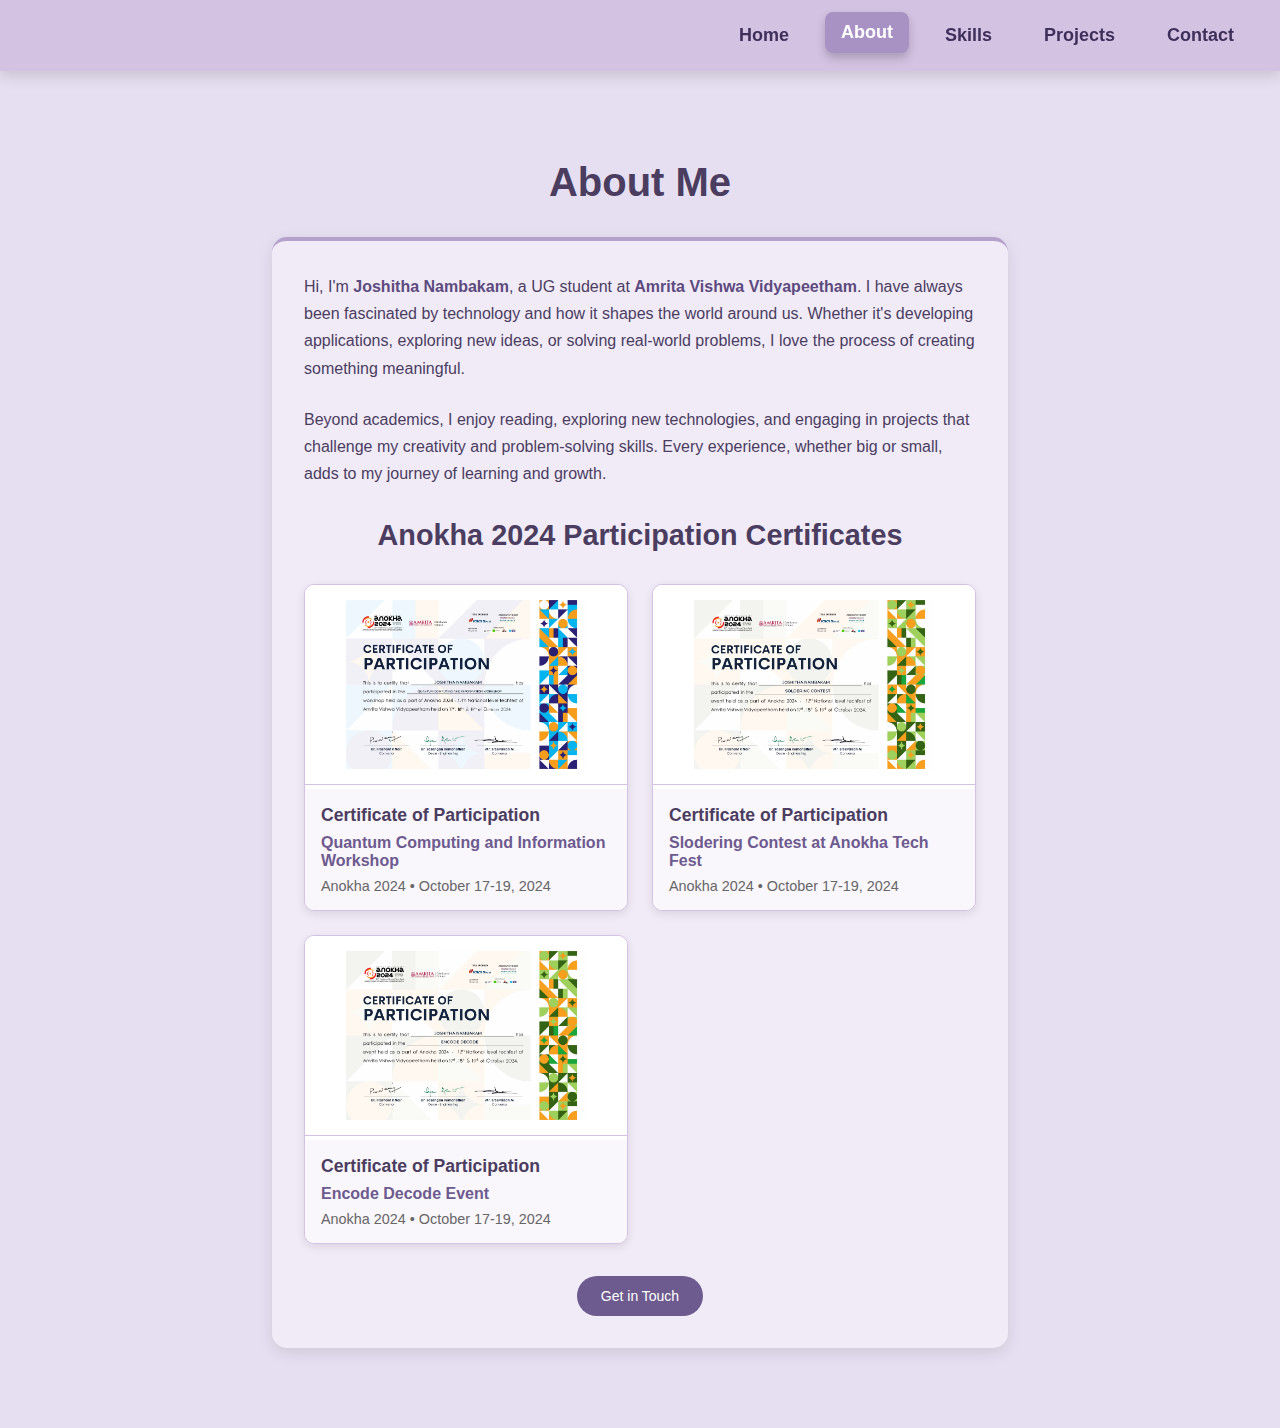
==== about.html @ 48e5d32b "Add files via upload" ====
<!DOCTYPE html>
<html lang="en">
<head>
    <meta charset="UTF-8">
    <meta name="viewport" content="width=device-width, initial-scale=1.0">
    <title>About Me | Joshitha Nambakam</title>
    <style>
        * {
            margin: 0;
            padding: 0;
            box-sizing: border-box;
            font-family: 'Poppins', sans-serif;
        }
        body {
            background-color: #e6dff1;
            color: #4b3d60;
            min-height: 100vh;
        }
        .navbar {
            background-color: #d4c2e3;
            padding: 15px 30px;
            display: flex;
            justify-content: flex-end;
            gap: 20px;
            box-shadow: 0 4px 15px rgba(0, 0, 0, 0.15);
            position: fixed;
            width: 100%;
            top: 0;
            right: 0;
            z-index: 1000;
            overflow: hidden;
            flex-wrap: nowrap;
        }
        .navbar a {
            color: #3e2f5b;
            text-decoration: none;
            font-weight: 600;
            font-size: 18px;
            padding: 10px 16px;
            border-radius: 8px;
            background-color: transparent;
            white-space: nowrap;
            position: relative;
            transition: all 0.3s ease-in-out;
        }
        .navbar a::after {
            content: '';
            position: absolute;
            left: 50%;
            bottom: -6px;
            width: 0;
            height: 3px;
            background-color: #3e2f5b;
            transition: width 0.4s ease-in-out, left 0.4s ease-in-out;
        }
        .navbar a:hover, .navbar .active {
            color: #ffffff;
            background-color: #a892c4;
            transform: translateY(-3px);
            box-shadow: 0 5px 10px rgba(0, 0, 0, 0.2);
        }
        .navbar a:hover::after {
            width: 100%;
            left: 0;
        }
        .container {
            max-width: 800px;
            margin: 8rem auto 3rem;
            padding: 2rem;
            text-align: center;
        }
        h1 {
            font-size: 2.5rem;
            color: #4b3d60;
            margin-bottom: 2rem;
        }
        .about-content {
            background: #f1ebf8;
            padding: 2rem;
            border-radius: 15px;
            box-shadow: 0 5px 15px rgba(0,0,0,0.1);
            border-top: 4px solid #b5a0cc;
            text-align: left;
        }
        p {
            margin-bottom: 1.5rem;
            line-height: 1.7;
        }
        strong {
            color: #5d4a7e;
            font-weight: 600;
        }
        h2 {
            font-size: 1.8rem;
            color: #4b3d60;
            margin: 2rem 0 1.5rem;
            text-align: center;
        }
        .certificates-gallery {
            display: grid;
            grid-template-columns: repeat(auto-fill, minmax(280px, 1fr));
            gap: 1.5rem;
            margin: 2rem 0;
        }
        .certificate-card {
            background: white;
            border-radius: 10px;
            overflow: hidden;
            box-shadow: 0 3px 10px rgba(0,0,0,0.1);
            transition: all 0.3s ease;
            border: 1px solid #d4c2e3;
        }
        .certificate-card:hover {
            transform: translateY(-5px);
            box-shadow: 0 5px 15px rgba(0,0,0,0.15);
        }
        .certificate-img {
            width: 100%;
            height: 200px;
            object-fit: contain;
            background: white;
            padding: 15px;
            border-bottom: 1px solid #d4c2e3;
        }
        .certificate-info {
            padding: 1rem;
            background: #f9f6fc;
        }
        .certificate-title {
            font-weight: 600;
            color: #4b3d60;
            margin-bottom: 0.5rem;
            font-size: 1.1rem;
        }
        .certificate-event {
            color: #6d5a8e;
            font-weight: bold;
        }
        .certificate-date {
            color: #666;
            font-size: 0.9rem;
            margin-top: 0.5rem;
        }
        .contact-btn {
            background-color: #6d5a8e;
            color: white;
            border: none;
            padding: 12px 24px;
            border-radius: 20px;
            cursor: pointer;
            font-size: 14px;
            font-weight: 500;
            transition: all 0.3s ease;
            margin: 1rem auto 0;
            display: block;
            width: fit-content;
        }
        .contact-btn:hover {
            background-color: #5d4a72;
            transform: translateY(-2px);
            box-shadow: 0 4px 12px rgba(93, 74, 114, 0.25);
        }
        .contact-btn a {
            color: inherit;
            text-decoration: none;
        }
        @media (max-width: 900px) {
            .container {
                max-width: 700px;
                margin: 7rem auto 2rem;
            }
            h1 {
                font-size: 2.2rem;
            }
            h2 {
                font-size: 1.6rem;
            }
        }
        @media (max-width: 768px) {
            .container {
                padding: 1.5rem;
            }
            .about-content {
                padding: 1.5rem;
            }
            .certificates-gallery {
                grid-template-columns: repeat(auto-fill, minmax(240px, 1fr));
            }
            .navbar {
                padding: 12px 20px;
                gap: 15px;
            }
            .navbar a {
                font-size: 16px;
                padding: 8px 12px;
            }
        }
        @media (max-width: 600px) {
            .container {
                max-width: 90%;
                margin: 6rem auto 2rem;
            }
            h1 {
                font-size: 2rem;
                margin-bottom: 1.5rem;
            }
            h2 {
                font-size: 1.4rem;
                margin: 1.5rem 0 1rem;
            }
            .certificates-gallery {
                grid-template-columns: 1fr;
            }
            .certificate-img {
                height: 180px;
            }
            .navbar {
                justify-content: center;
                padding: 10px 15px;
                gap: 10px;
            }
            .navbar a {
                font-size: 14px;
                padding: 6px 10px;
            }
        }
        @media (max-width: 480px) {
            .container {
                padding: 1rem;
            }
            .about-content {
                padding: 1.2rem;
            }
            h1 {
                font-size: 1.8rem;
            }
            p {
                font-size: 0.95rem;
                line-height: 1.6;
            }
            .contact-btn {
                padding: 10px 20px;
                font-size: 13px;
            }
            .certificate-img {
                height: 160px;
                padding: 10px;
            }
            .certificate-info {
                padding: 0.8rem;
            }
            .navbar {
                gap: 8px;
            }
            .navbar a {
                font-size: 13px;
            }
        }
        @media (max-width: 380px) {
            .navbar {
                flex-wrap: wrap;
                justify-content: center;
                padding: 8px 10px;
                gap: 6px;
            }
            .navbar a {
                font-size: 12px;
                padding: 5px 8px;
            }
            .container {
                margin-top: 7rem;
            }
        }
    </style>
</head>
<body>
    <nav class="navbar">
        <a href="index.html">Home</a>
        <a href="about.html" class="active">About</a>
        <a href="skills.html">Skills</a>
        <a href="projects.html">Projects</a>
        <a href="contact.html">Contact</a>
    </nav>
    <div class="container">
        <h1>About Me</h1>
        <div class="about-content">
            <p>Hi, I'm <strong>Joshitha Nambakam</strong>, a UG student at <strong>Amrita Vishwa Vidyapeetham</strong>.  
               I have always been fascinated by technology and how it shapes the world around us.  
               Whether it's developing applications, exploring new ideas, or solving real-world problems,  
               I love the process of creating something meaningful.</p>  
            <p>Beyond academics, I enjoy reading, exploring new technologies, and engaging in projects  
               that challenge my creativity and problem-solving skills.  
               Every experience, whether big or small, adds to my journey of learning and growth.</p>
            <h2>Anokha 2024 Participation Certificates</h2>
            <div class="certificates-gallery">
                <div class="certificate-card">
                    <img src="Joshitha Nambakam.jpg" alt="Quantum Computing Workshop Certificate" class="certificate-img">
                    <div class="certificate-info">
                        <div class="certificate-title">Certificate of Participation</div>
                        <div class="certificate-event">Quantum Computing and Information Workshop</div>
                        <div class="certificate-date">Anokha 2024 • October 17-19, 2024</div>
                    </div>
                </div>
                <div class="certificate-card">
                    <img src="Joshitha Nambakam (1).jpg" alt="Soldering Contest Certificate" class="certificate-img">
                    <div class="certificate-info">
                        <div class="certificate-title">Certificate of Participation</div>
                        <div class="certificate-event">Slodering Contest at Anokha Tech Fest</div>
                        <div class="certificate-date">Anokha 2024 • October 17-19, 2024</div>
                    </div>
                </div>
                <div class="certificate-card">
                    <img src="Joshitha Nambakam (2).jpg" alt="Encode Decode Event Certificate" class="certificate-img">
                    <div class="certificate-info">
                        <div class="certificate-title">Certificate of Participation</div>
                        <div class="certificate-event">Encode Decode Event</div>
                        <div class="certificate-date">Anokha 2024 • October 17-19, 2024</div>
                    </div>
                </div>
            </div>
            <button class="contact-btn"><a href="contact.html">Get in Touch</a></button>
        </div>
    </div>
</body>
</html>
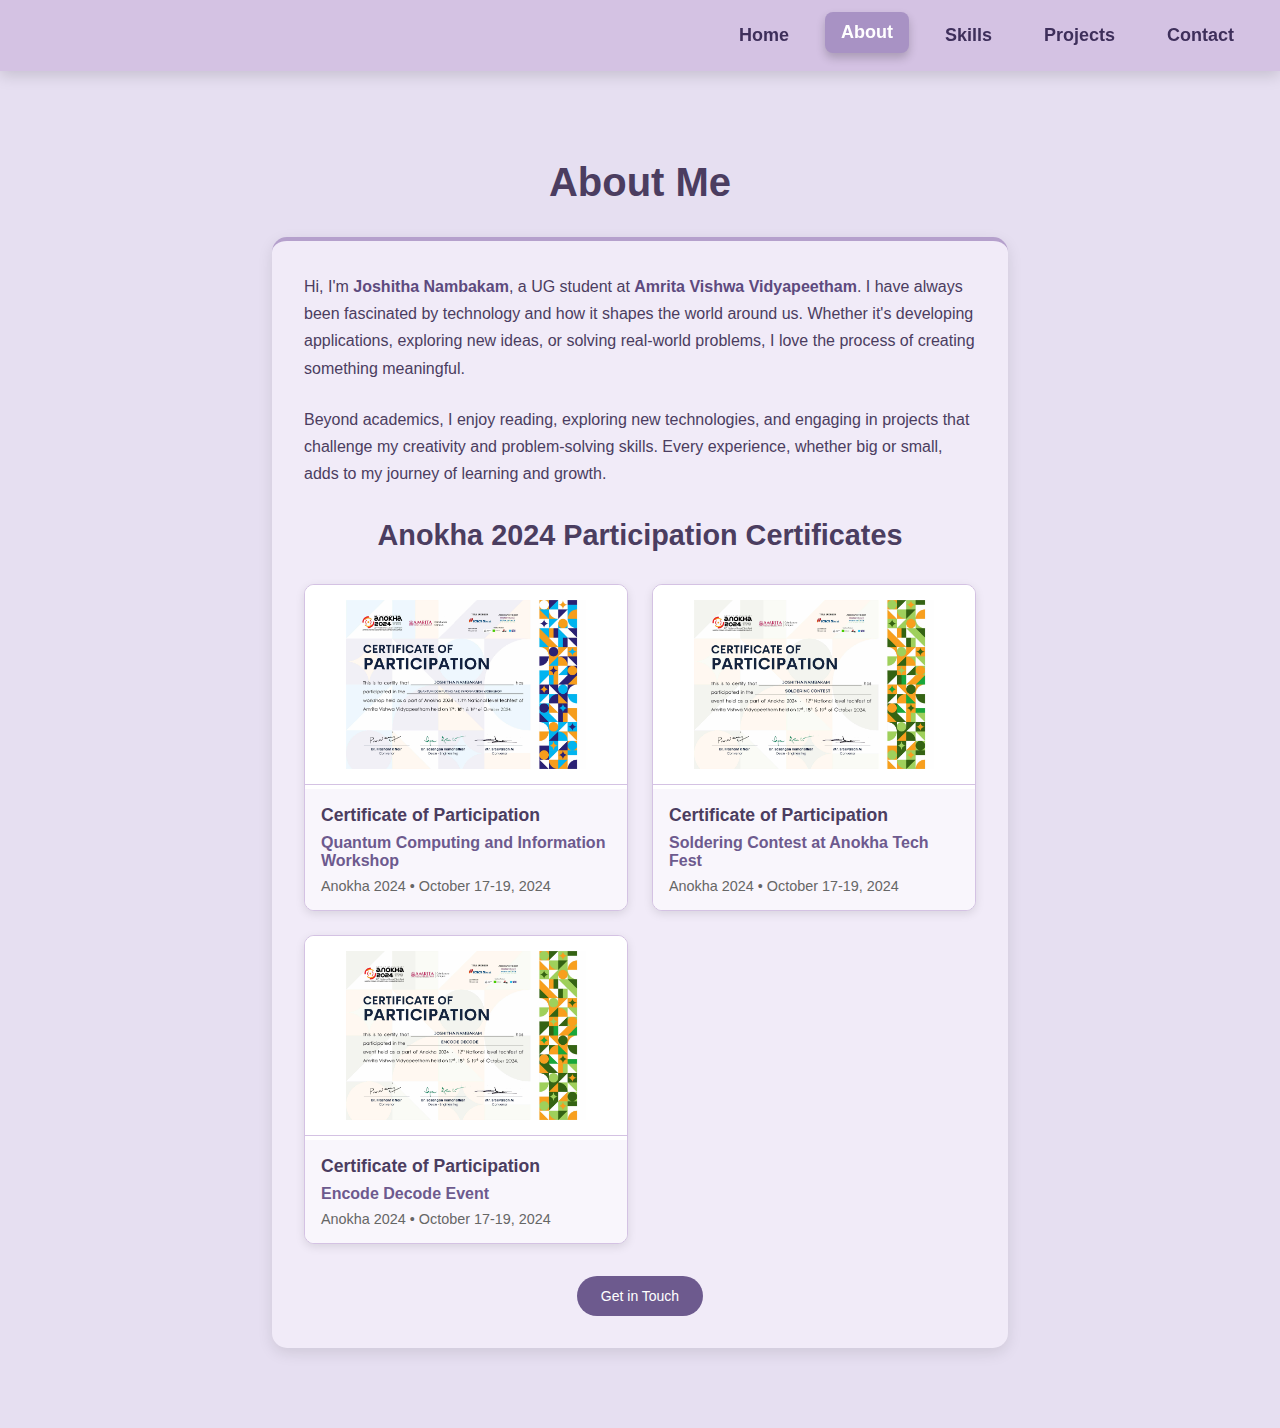
==== commit c63a158d: "Update about.html" ====
--- a/about.html
+++ b/about.html
@@ -305,7 +305,7 @@
                     <img src="Joshitha Nambakam (1).jpg" alt="Soldering Contest Certificate" class="certificate-img">
                     <div class="certificate-info">
                         <div class="certificate-title">Certificate of Participation</div>
-                        <div class="certificate-event">Slodering Contest at Anokha Tech Fest</div>
+                        <div class="certificate-event">Soldering Contest at Anokha Tech Fest</div>
                         <div class="certificate-date">Anokha 2024 • October 17-19, 2024</div>
                     </div>
                 </div>
@@ -322,4 +322,4 @@
         </div>
     </div>
 </body>
-</html>+</html>
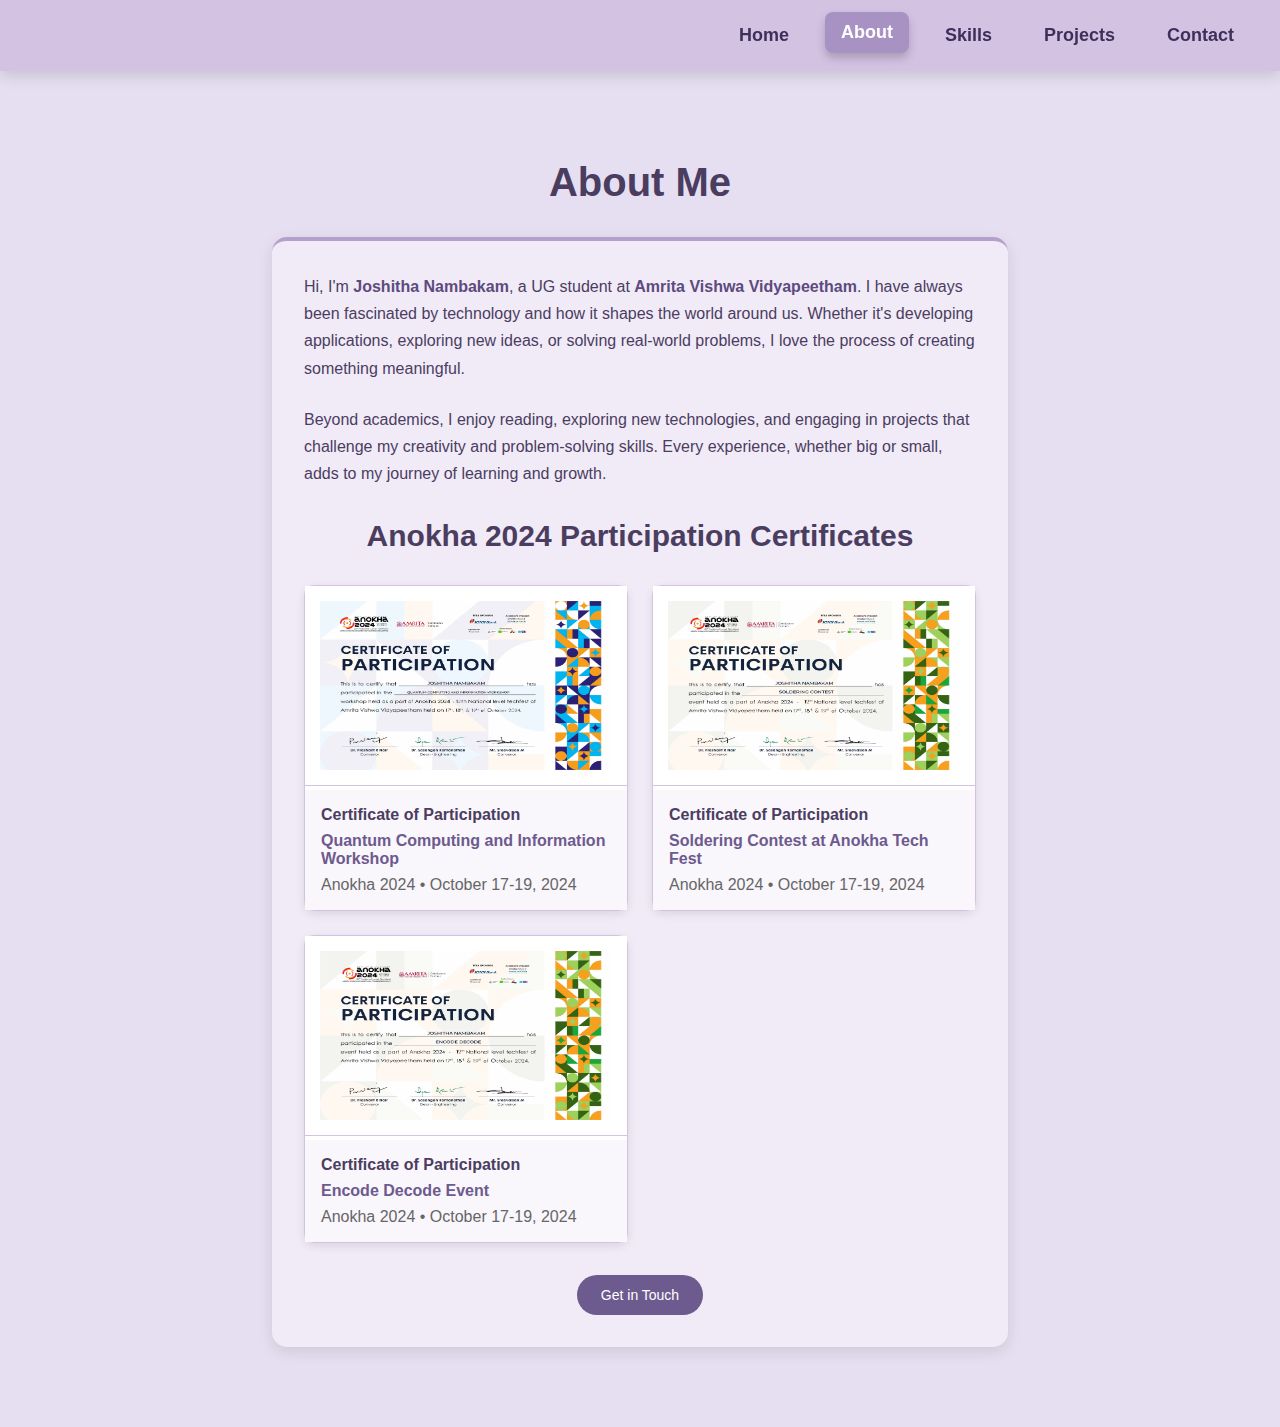
==== commit e877e7c6: "Update about.html" ====
--- a/about.html
+++ b/about.html
@@ -26,10 +26,7 @@
             position: fixed;
             width: 100%;
             top: 0;
-            right: 0;
-            z-index: 1000;
-            overflow: hidden;
-            flex-wrap: nowrap;
+            left:0;
         }
         .navbar a {
             color: #3e2f5b;
@@ -39,7 +36,6 @@
             padding: 10px 16px;
             border-radius: 8px;
             background-color: transparent;
-            white-space: nowrap;
             position: relative;
             transition: all 0.3s ease-in-out;
         }
@@ -63,27 +59,27 @@
             width: 100%;
             left: 0;
         }
-        .container {
+        .box {
             max-width: 800px;
-            margin: 8rem auto 3rem;
-            padding: 2rem;
+            margin: 128px auto 48px;
+            padding: 32px;
             text-align: center;
         }
         h1 {
-            font-size: 2.5rem;
-            color: #4b3d60;
-            margin-bottom: 2rem;
-        }
-        .about-content {
+            font-size: 40px;
+            color: #4b3d60;
+            margin-bottom: 32px;
+        }
+        .about {
             background: #f1ebf8;
-            padding: 2rem;
+            padding: 32px;
             border-radius: 15px;
             box-shadow: 0 5px 15px rgba(0,0,0,0.1);
             border-top: 4px solid #b5a0cc;
             text-align: left;
         }
         p {
-            margin-bottom: 1.5rem;
+            margin-bottom: 24px;
             line-height: 1.7;
         }
         strong {
@@ -91,21 +87,20 @@
             font-weight: 600;
         }
         h2 {
-            font-size: 1.8rem;
-            color: #4b3d60;
-            margin: 2rem 0 1.5rem;
+            font-size: 30px;
+            color: #4b3d60;
+            margin: 32px 0 24px;
             text-align: center;
         }
         .certificates-gallery {
             display: grid;
             grid-template-columns: repeat(auto-fill, minmax(280px, 1fr));
-            gap: 1.5rem;
-            margin: 2rem 0;
+            gap: 24px;
+            margin: 32px 0;
         }
         .certificate-card {
             background: white;
             border-radius: 10px;
-            overflow: hidden;
             box-shadow: 0 3px 10px rgba(0,0,0,0.1);
             transition: all 0.3s ease;
             border: 1px solid #d4c2e3;
@@ -117,20 +112,19 @@
         .certificate-img {
             width: 100%;
             height: 200px;
-            object-fit: contain;
             background: white;
             padding: 15px;
             border-bottom: 1px solid #d4c2e3;
         }
         .certificate-info {
-            padding: 1rem;
+            padding: 16px;
             background: #f9f6fc;
         }
         .certificate-title {
             font-weight: 600;
             color: #4b3d60;
-            margin-bottom: 0.5rem;
-            font-size: 1.1rem;
+            margin-bottom: 8px;
+            font-size: 16px;
         }
         .certificate-event {
             color: #6d5a8e;
@@ -138,8 +132,8 @@
         }
         .certificate-date {
             color: #666;
-            font-size: 0.9rem;
-            margin-top: 0.5rem;
+            font-size: 16px;
+            margin-top: 8px;
         }
         .contact-btn {
             background-color: #6d5a8e;
@@ -151,7 +145,7 @@
             font-size: 14px;
             font-weight: 500;
             transition: all 0.3s ease;
-            margin: 1rem auto 0;
+            margin: 16px auto 0;
             display: block;
             width: fit-content;
         }
@@ -165,112 +159,68 @@
             text-decoration: none;
         }
         @media (max-width: 900px) {
-            .container {
-                max-width: 700px;
-                margin: 7rem auto 2rem;
-            }
-            h1 {
-                font-size: 2.2rem;
-            }
-            h2 {
-                font-size: 1.6rem;
-            }
-        }
-        @media (max-width: 768px) {
-            .container {
-                padding: 1.5rem;
-            }
-            .about-content {
-                padding: 1.5rem;
-            }
-            .certificates-gallery {
-                grid-template-columns: repeat(auto-fill, minmax(240px, 1fr));
-            }
-            .navbar {
-                padding: 12px 20px;
-                gap: 15px;
-            }
-            .navbar a {
-                font-size: 16px;
-                padding: 8px 12px;
-            }
-        }
-        @media (max-width: 600px) {
-            .container {
-                max-width: 90%;
-                margin: 6rem auto 2rem;
-            }
-            h1 {
-                font-size: 2rem;
-                margin-bottom: 1.5rem;
-            }
-            h2 {
-                font-size: 1.4rem;
-                margin: 1.5rem 0 1rem;
-            }
-            .certificates-gallery {
-                grid-template-columns: 1fr;
-            }
-            .certificate-img {
-                height: 180px;
-            }
-            .navbar {
-                justify-content: center;
-                padding: 10px 15px;
-                gap: 10px;
-            }
-            .navbar a {
-                font-size: 14px;
-                padding: 6px 10px;
-            }
-        }
-        @media (max-width: 480px) {
-            .container {
-                padding: 1rem;
-            }
-            .about-content {
-                padding: 1.2rem;
-            }
-            h1 {
-                font-size: 1.8rem;
-            }
-            p {
-                font-size: 0.95rem;
-                line-height: 1.6;
-            }
-            .contact-btn {
-                padding: 10px 20px;
-                font-size: 13px;
-            }
-            .certificate-img {
-                height: 160px;
-                padding: 10px;
-            }
-            .certificate-info {
-                padding: 0.8rem;
-            }
-            .navbar {
-                gap: 8px;
-            }
-            .navbar a {
-                font-size: 13px;
-            }
-        }
-        @media (max-width: 380px) {
-            .navbar {
-                flex-wrap: wrap;
-                justify-content: center;
-                padding: 8px 10px;
-                gap: 6px;
-            }
-            .navbar a {
-                font-size: 12px;
-                padding: 5px 8px;
-            }
-            .container {
-                margin-top: 7rem;
-            }
-        }
+    .box {
+        max-width: 700px;
+        margin: 112px auto 32px;
+        padding: 24px;
+    }
+    h1 {
+        font-size: 32px;
+    }
+    h2 {
+        font-size: 24px;
+        margin: 24px 0 16px;
+    }
+    .navbar {
+        padding: 12px 24px;
+        gap: 16px;
+    }
+    .navbar a {
+        font-size: 16px;
+        padding: 8px 12px;
+    }
+    .certificates-gallery {
+        grid-template-columns: repeat(auto-fill, minmax(240px, 1fr));
+    }
+}
+
+@media (max-width: 480px) {
+    .box {
+        max-width: 90%;
+        margin-top: 96px;
+        padding: 16px;
+    }
+    h1 {
+        font-size: 28px;
+        margin-bottom: 24px;
+    }
+    h2 {
+        font-size: 20px;
+        margin: 24px 0 16px;
+    }
+    p {
+        font-size: 15px;
+        line-height: 1.6;
+    }
+    .navbar {
+        flex-wrap: wrap;
+        justify-content: center;
+        gap: 10px;
+        padding: 10px 16px;
+    }
+    .navbar a {
+        font-size: 14px;
+        padding: 6px 10px;
+    }
+    .certificate-img {
+        height: 160px;
+        padding: 12px;
+    }
+    .contact-btn {
+        padding: 10px 20px;
+        font-size: 14px;
+    }
+}
     </style>
 </head>
 <body>
@@ -281,9 +231,9 @@
         <a href="projects.html">Projects</a>
         <a href="contact.html">Contact</a>
     </nav>
-    <div class="container">
+    <div class="box">
         <h1>About Me</h1>
-        <div class="about-content">
+        <div class="about">
             <p>Hi, I'm <strong>Joshitha Nambakam</strong>, a UG student at <strong>Amrita Vishwa Vidyapeetham</strong>.  
                I have always been fascinated by technology and how it shapes the world around us.  
                Whether it's developing applications, exploring new ideas, or solving real-world problems,  
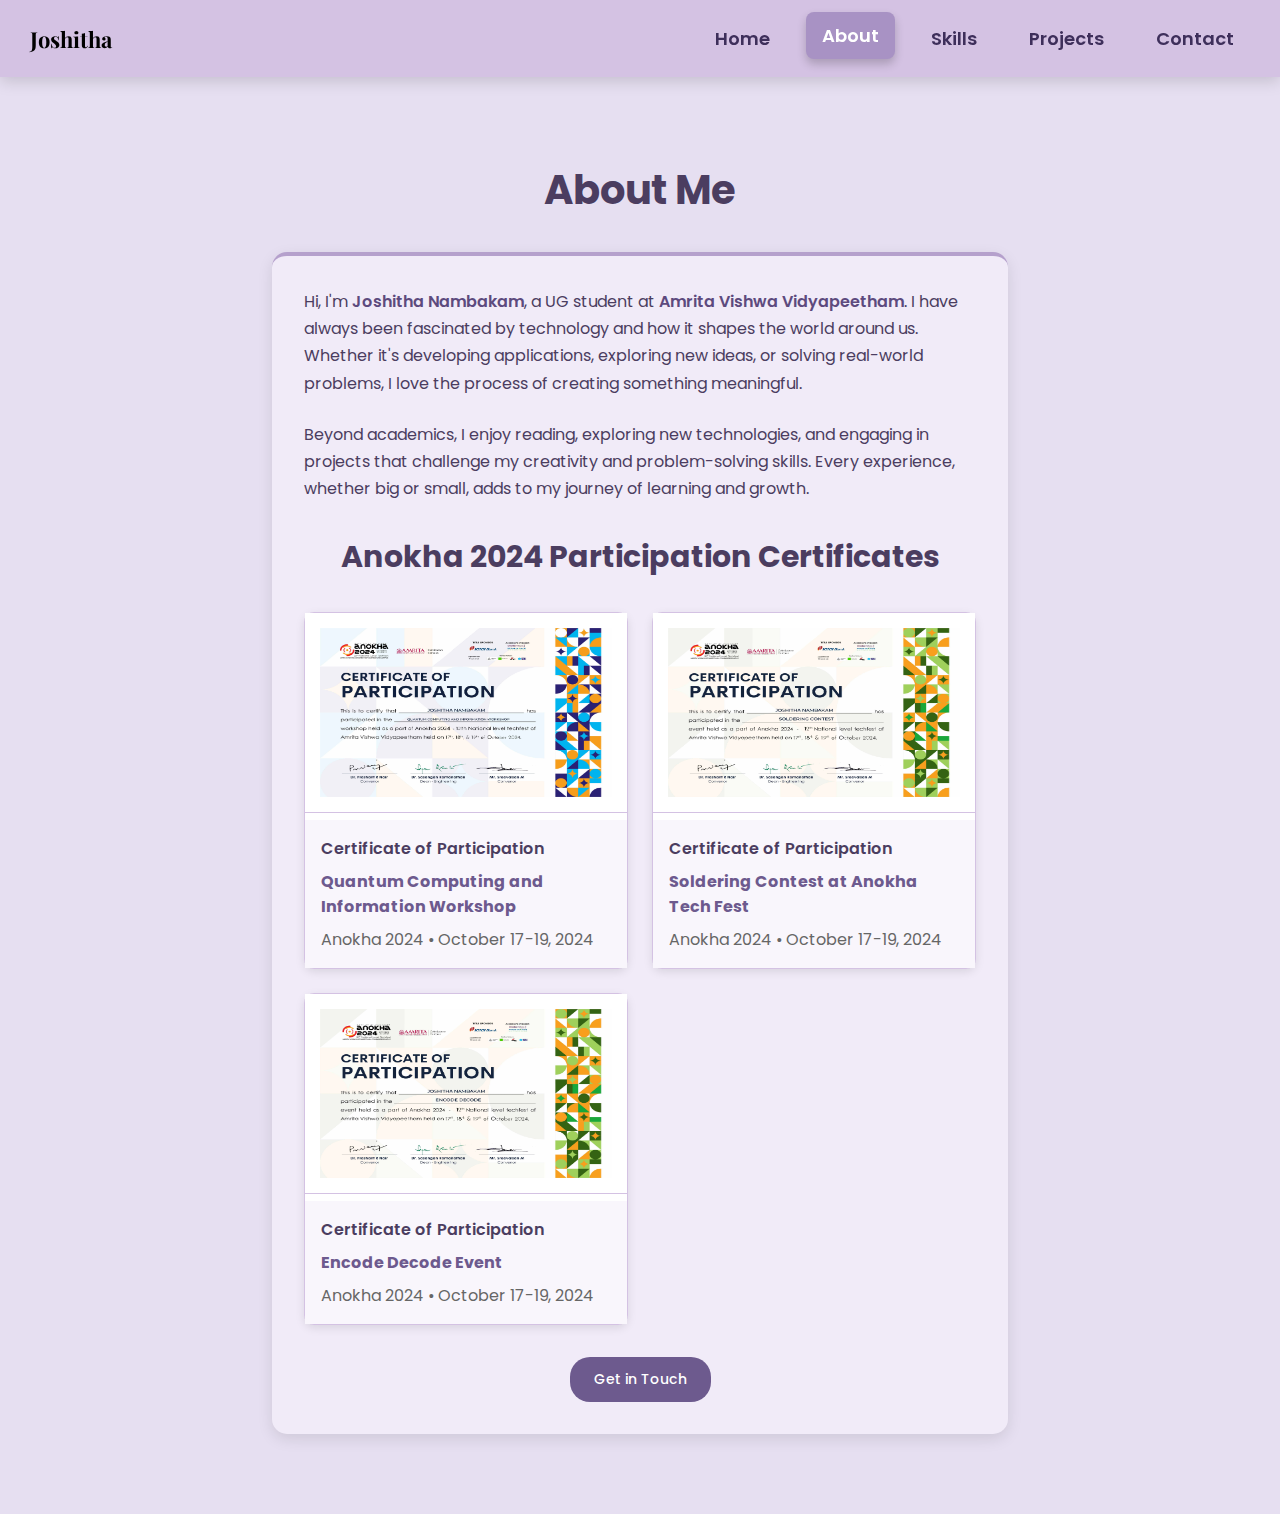
==== commit 9c4b0012: "Update about.html" ====
--- a/about.html
+++ b/about.html
@@ -20,13 +20,18 @@
             background-color: #d4c2e3;
             padding: 15px 30px;
             display: flex;
-            justify-content: flex-end;
-            gap: 20px;
+            justify-content: space-between;
+            align-items: center;
             box-shadow: 0 4px 15px rgba(0, 0, 0, 0.15);
             position: fixed;
             width: 100%;
             top: 0;
             left:0;
+            z-index: 1000;
+        }
+        .nav-links {
+            display: flex;
+            gap: 20px;
         }
         .navbar a {
             color: #3e2f5b;
@@ -58,6 +63,13 @@
         .navbar a:hover::after {
             width: 100%;
             left: 0;
+        }
+        .name {
+            font-family: 'Playfair Display', serif;
+            font-weight: 700;
+            font-size: 22px;
+            color: #000000;
+            margin-right: 20px;
         }
         .box {
             max-width: 800px;
@@ -159,77 +171,96 @@
             text-decoration: none;
         }
         @media (max-width: 900px) {
-    .box {
-        max-width: 700px;
-        margin: 112px auto 32px;
-        padding: 24px;
-    }
-    h1 {
-        font-size: 32px;
-    }
-    h2 {
-        font-size: 24px;
-        margin: 24px 0 16px;
-    }
-    .navbar {
-        padding: 12px 24px;
-        gap: 16px;
-    }
-    .navbar a {
-        font-size: 16px;
-        padding: 8px 12px;
-    }
-    .certificates-gallery {
-        grid-template-columns: repeat(auto-fill, minmax(240px, 1fr));
-    }
-}
+            .box {
+                max-width: 700px;
+                margin: 112px auto 32px;
+                padding: 24px;
+            }
+            h1 {
+                font-size: 32px;
+            }
+            h2 {
+                font-size: 24px;
+                margin: 24px 0 16px;
+            }
+            .navbar {
+                padding: 12px 24px;
+            }
+            .name {
+                font-size: 20px;
+            }
+            .nav-links {
+                gap: 16px;
+            }
+            .navbar a {
+                font-size: 16px;
+                padding: 8px 12px;
+            }
+            .certificates-gallery {
+                grid-template-columns: repeat(auto-fill, minmax(240px, 1fr));
+            }
+        }
 
-@media (max-width: 480px) {
-    .box {
-        max-width: 90%;
-        margin-top: 96px;
-        padding: 16px;
-    }
-    h1 {
-        font-size: 28px;
-        margin-bottom: 24px;
-    }
-    h2 {
-        font-size: 20px;
-        margin: 24px 0 16px;
-    }
-    p {
-        font-size: 15px;
-        line-height: 1.6;
-    }
-    .navbar {
-        flex-wrap: wrap;
-        justify-content: center;
-        gap: 10px;
-        padding: 10px 16px;
-    }
-    .navbar a {
-        font-size: 14px;
-        padding: 6px 10px;
-    }
-    .certificate-img {
-        height: 160px;
-        padding: 12px;
-    }
-    .contact-btn {
-        padding: 10px 20px;
-        font-size: 14px;
-    }
-}
+        @media (max-width: 480px) {
+            .box {
+                max-width: 90%;
+                margin-top: 120px;
+                padding: 16px;
+            }
+            h1 {
+                font-size: 28px;
+                margin-bottom: 24px;
+            }
+            h2 {
+                font-size: 20px;
+                margin: 24px 0 16px;
+            }
+            p {
+                font-size: 15px;
+                line-height: 1.6;
+            }
+            .navbar {
+                flex-direction: column;
+                align-items: flex-start;
+                gap: 10px;
+                padding: 10px 16px;
+            }
+            .name {
+                font-size: 18px;
+                margin-bottom: 8px;
+                margin-right: 0;
+            }
+            .nav-links {
+                width: 100%;
+                justify-content: space-between;
+                gap: 5px;
+            }
+            .navbar a {
+                font-size: 14px;
+                padding: 6px 10px;
+            }
+            .certificate-img {
+                height: 160px;
+                padding: 12px;
+            }
+            .contact-btn {
+                padding: 10px 20px;
+                font-size: 14px;
+            }
+        }
     </style>
+    <link href="https://fonts.googleapis.com/css2?family=Playfair+Display:wght@700&family=Poppins:wght@400;600&display=swap" rel="stylesheet">
 </head>
 <body>
     <nav class="navbar">
-        <a href="index.html">Home</a>
-        <a href="about.html" class="active">About</a>
-        <a href="skills.html">Skills</a>
-        <a href="projects.html">Projects</a>
-        <a href="contact.html">Contact</a>
+        <div class="name">Joshitha</div>
+        <div class="nav-links">
+            <a href="index.html">Home</a>
+            <a href="about.html" class="active">About</a>
+            <a href="skills.html">Skills</a>
+            <a href="projects.html">Projects</a>
+            <a href="contact.html">Contact</a>
+        </div>
     </nav>
     <div class="box">
         <h1>About Me</h1>
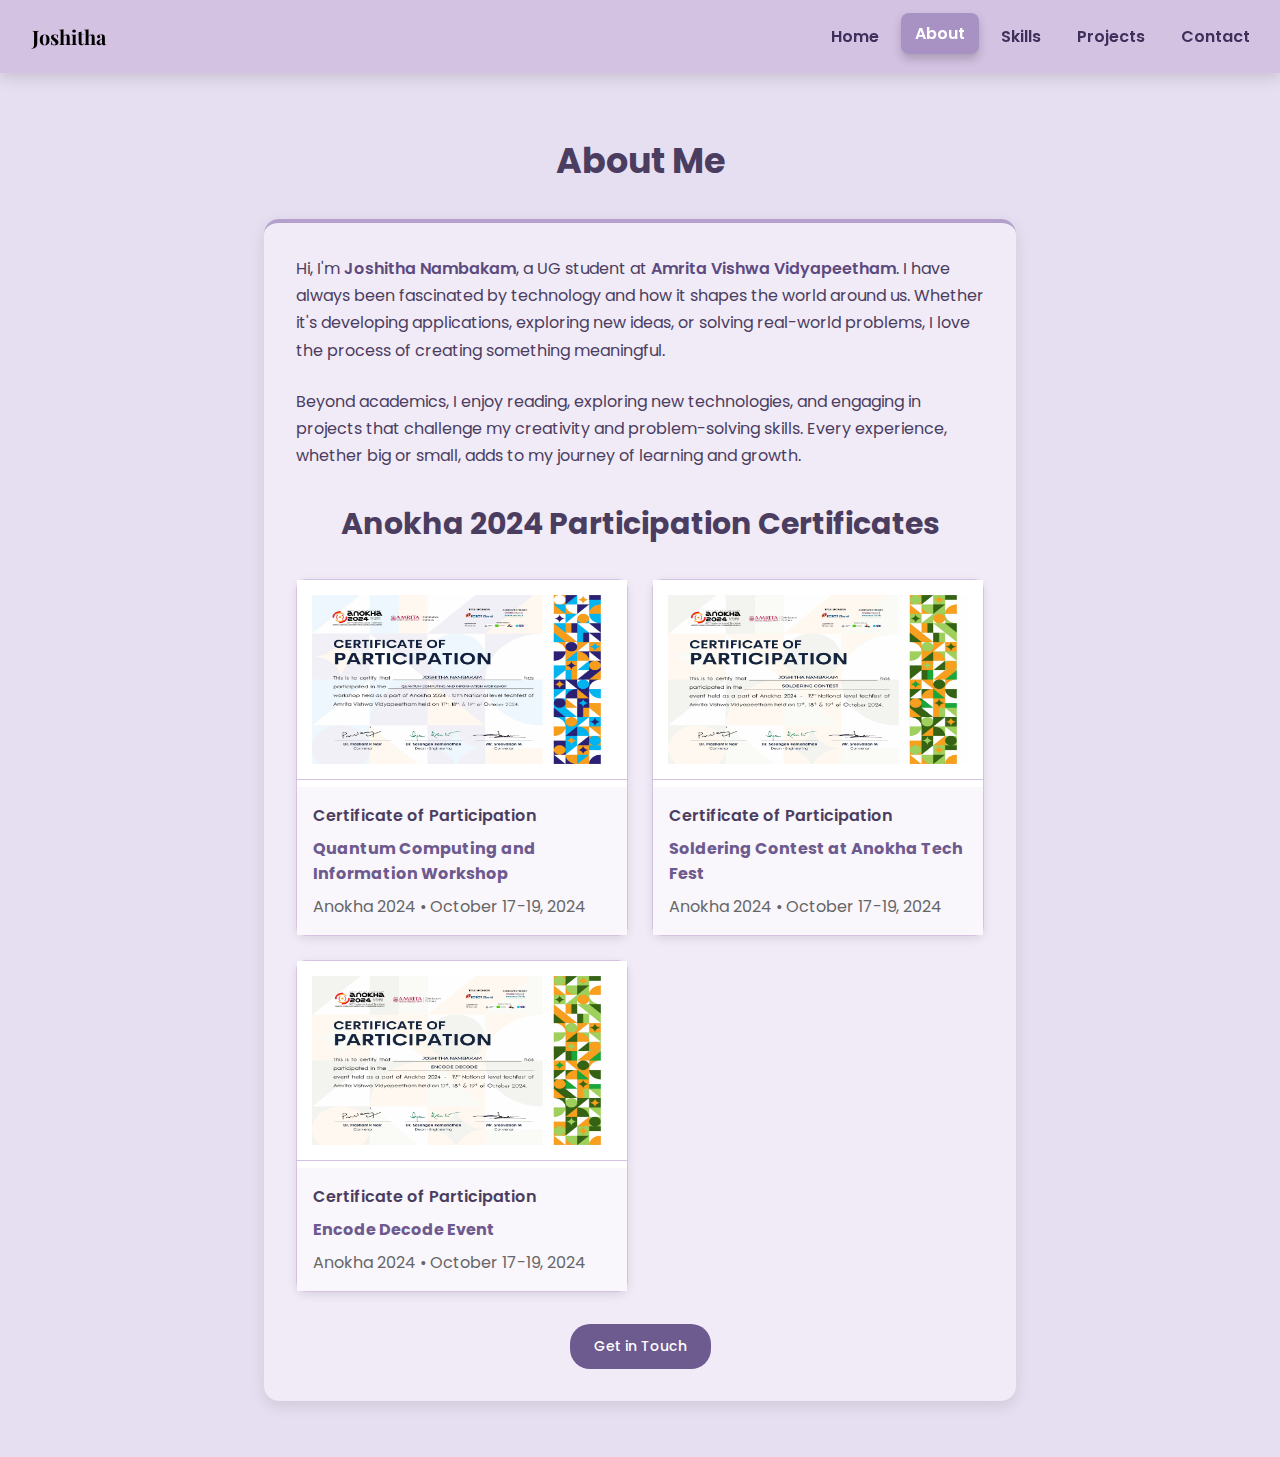
==== commit 74de1627: "Update about.html" ====
--- a/about.html
+++ b/about.html
@@ -18,27 +18,28 @@
         }
         .navbar {
             background-color: #d4c2e3;
-            padding: 15px 30px;
+            padding: 16px;
             display: flex;
             justify-content: space-between;
             align-items: center;
+            gap: 8px;
             box-shadow: 0 4px 15px rgba(0, 0, 0, 0.15);
             position: fixed;
             width: 100%;
             top: 0;
-            left:0;
+            left: 0;
             z-index: 1000;
         }
         .nav-links {
             display: flex;
-            gap: 20px;
+            gap: 8px;
         }
         .navbar a {
             color: #3e2f5b;
             text-decoration: none;
             font-weight: 600;
-            font-size: 18px;
-            padding: 10px 16px;
+            font-size: 16px;
+            padding: 8px 14px;
             border-radius: 8px;
             background-color: transparent;
             position: relative;
@@ -67,18 +68,18 @@
         .name {
             font-family: 'Playfair Display', serif;
             font-weight: 700;
-            font-size: 22px;
+            font-size: 20px;
             color: #000000;
-            margin-right: 20px;
+            margin-left: 16px;
         }
         .box {
             max-width: 800px;
-            margin: 128px auto 48px;
-            padding: 32px;
+            margin: 110px auto 32px;
+            padding: 24px;
             text-align: center;
         }
         h1 {
-            font-size: 40px;
+            font-size: 35px;
             color: #4b3d60;
             margin-bottom: 32px;
         }
@@ -170,10 +171,10 @@
             color: inherit;
             text-decoration: none;
         }
-        @media (max-width: 900px) {
+
+        @media (max-width: 1024px) {
             .box {
-                max-width: 700px;
-                margin: 112px auto 32px;
+                margin: 100px auto 32px;
                 padding: 24px;
             }
             h1 {
@@ -181,19 +182,16 @@
             }
             h2 {
                 font-size: 24px;
-                margin: 24px 0 16px;
             }
             .navbar {
-                padding: 12px 24px;
+                padding: 16px;
             }
             .name {
-                font-size: 20px;
-            }
-            .nav-links {
-                gap: 16px;
+                font-size: 18px;
+                margin-left: 12px;
             }
             .navbar a {
-                font-size: 16px;
+                font-size: 15px;
                 padding: 8px 12px;
             }
             .certificates-gallery {
@@ -203,9 +201,9 @@
 
         @media (max-width: 480px) {
             .box {
-                max-width: 90%;
-                margin-top: 120px;
+                margin: 160px auto 24px;
                 padding: 16px;
+                max-width: 95%;
             }
             h1 {
                 font-size: 28px;
@@ -215,29 +213,35 @@
                 font-size: 20px;
                 margin: 24px 0 16px;
             }
-            p {
-                font-size: 15px;
-                line-height: 1.6;
-            }
             .navbar {
                 flex-direction: column;
-                align-items: flex-start;
-                gap: 10px;
-                padding: 10px 16px;
+                padding: 12px 16px;
+                gap: 12px;
+                height: auto;
             }
             .name {
+                order: 1;
+                width: 100%;
+                text-align: center;
+                margin: 0;
                 font-size: 18px;
-                margin-bottom: 8px;
-                margin-right: 0;
+                padding-bottom: 8px;
             }
             .nav-links {
+                order: 2;
                 width: 100%;
-                justify-content: space-between;
-                gap: 5px;
+                display: flex;
+                flex-direction: row;
+                justify-content: space-around;
+                flex-wrap: wrap;
+                gap: 8px;
             }
             .navbar a {
                 font-size: 14px;
-                padding: 6px 10px;
+                padding: 8px 12px;
+                flex-grow: 1;
+                text-align: center;
+                min-width: 80px;
             }
             .certificate-img {
                 height: 160px;
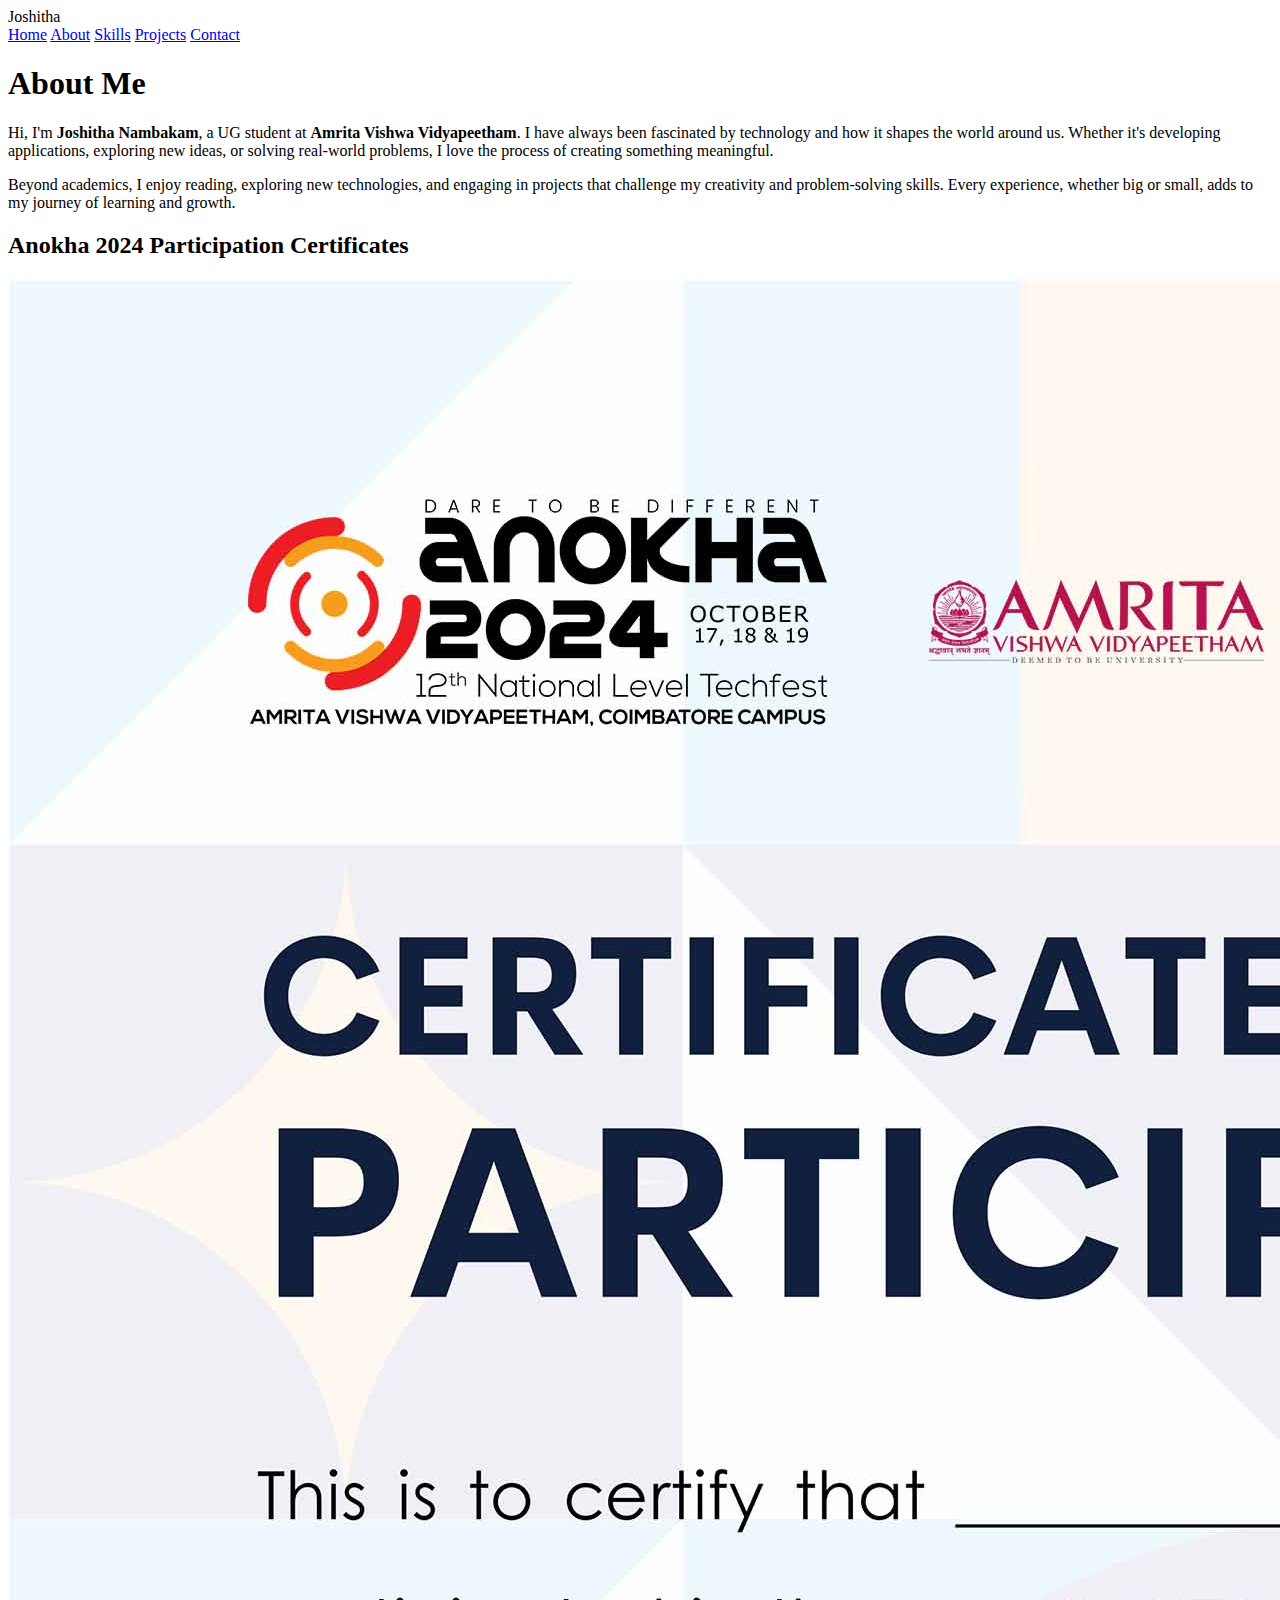
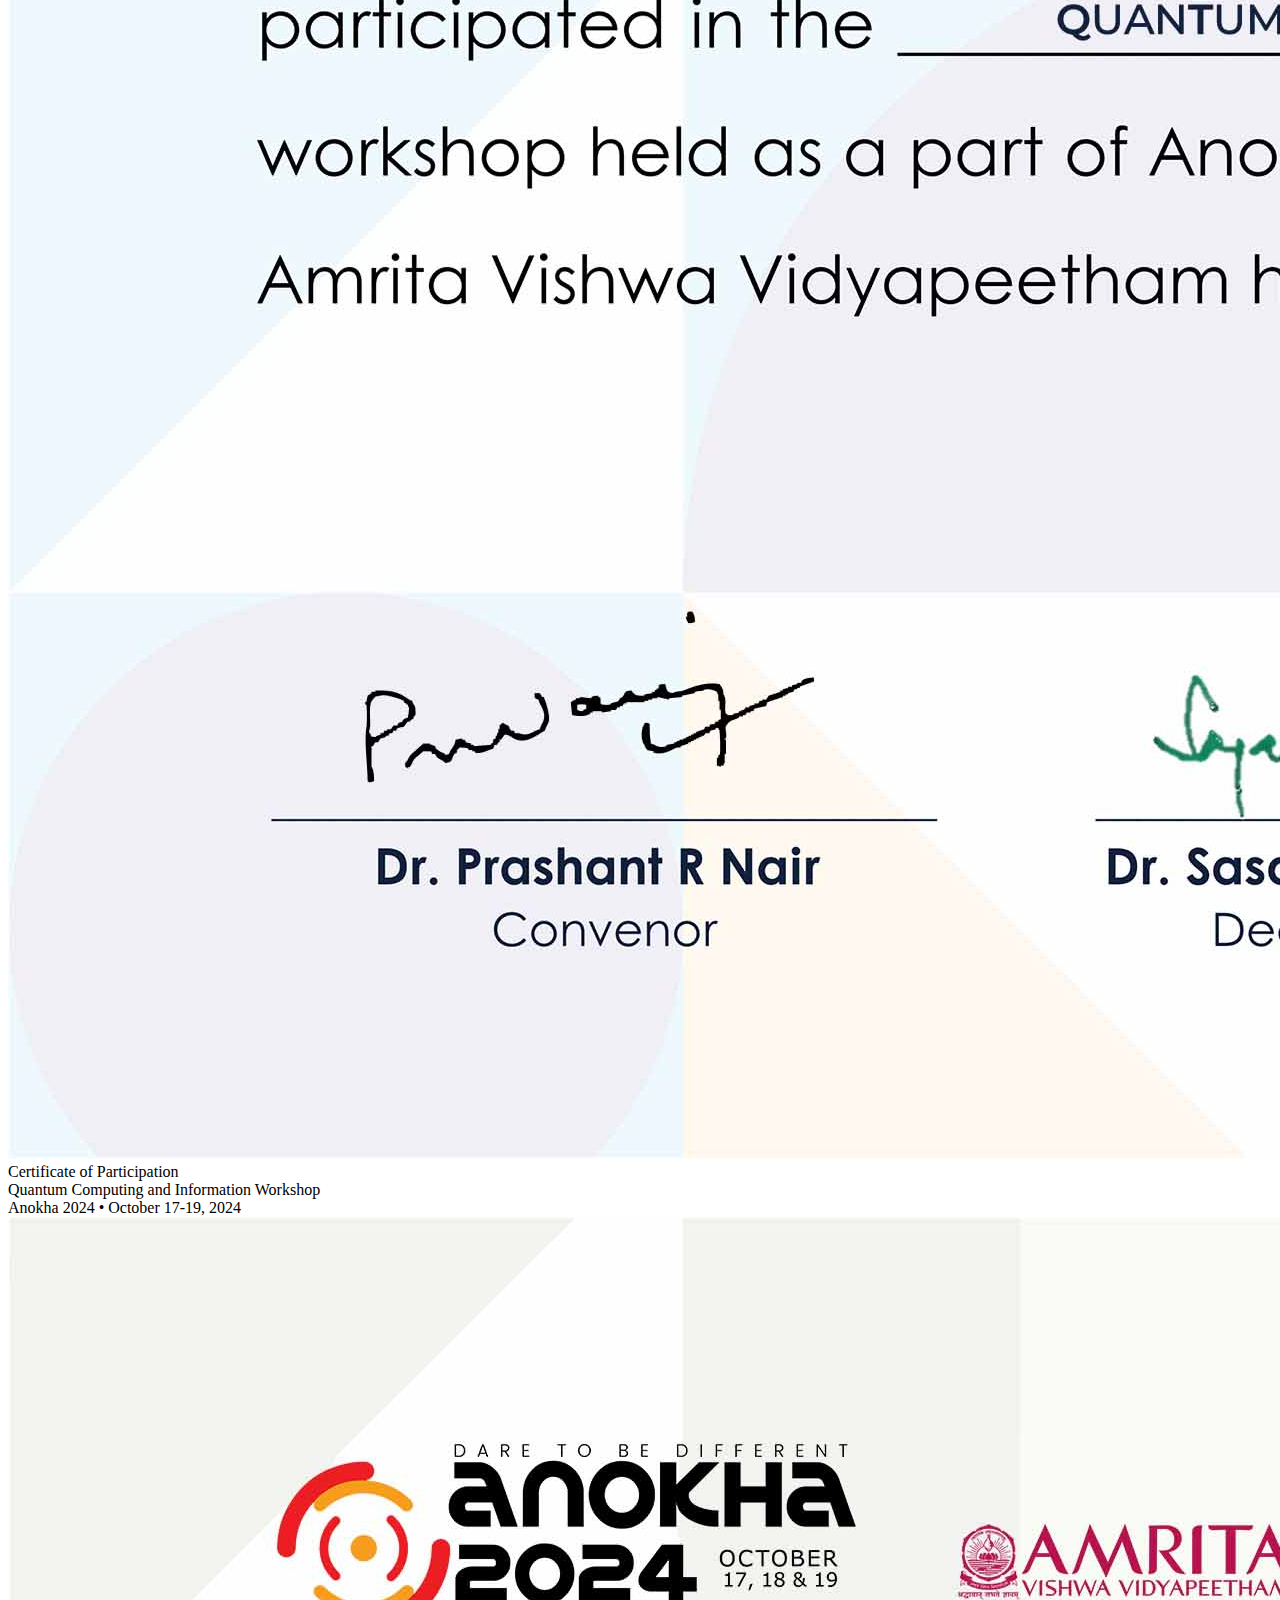
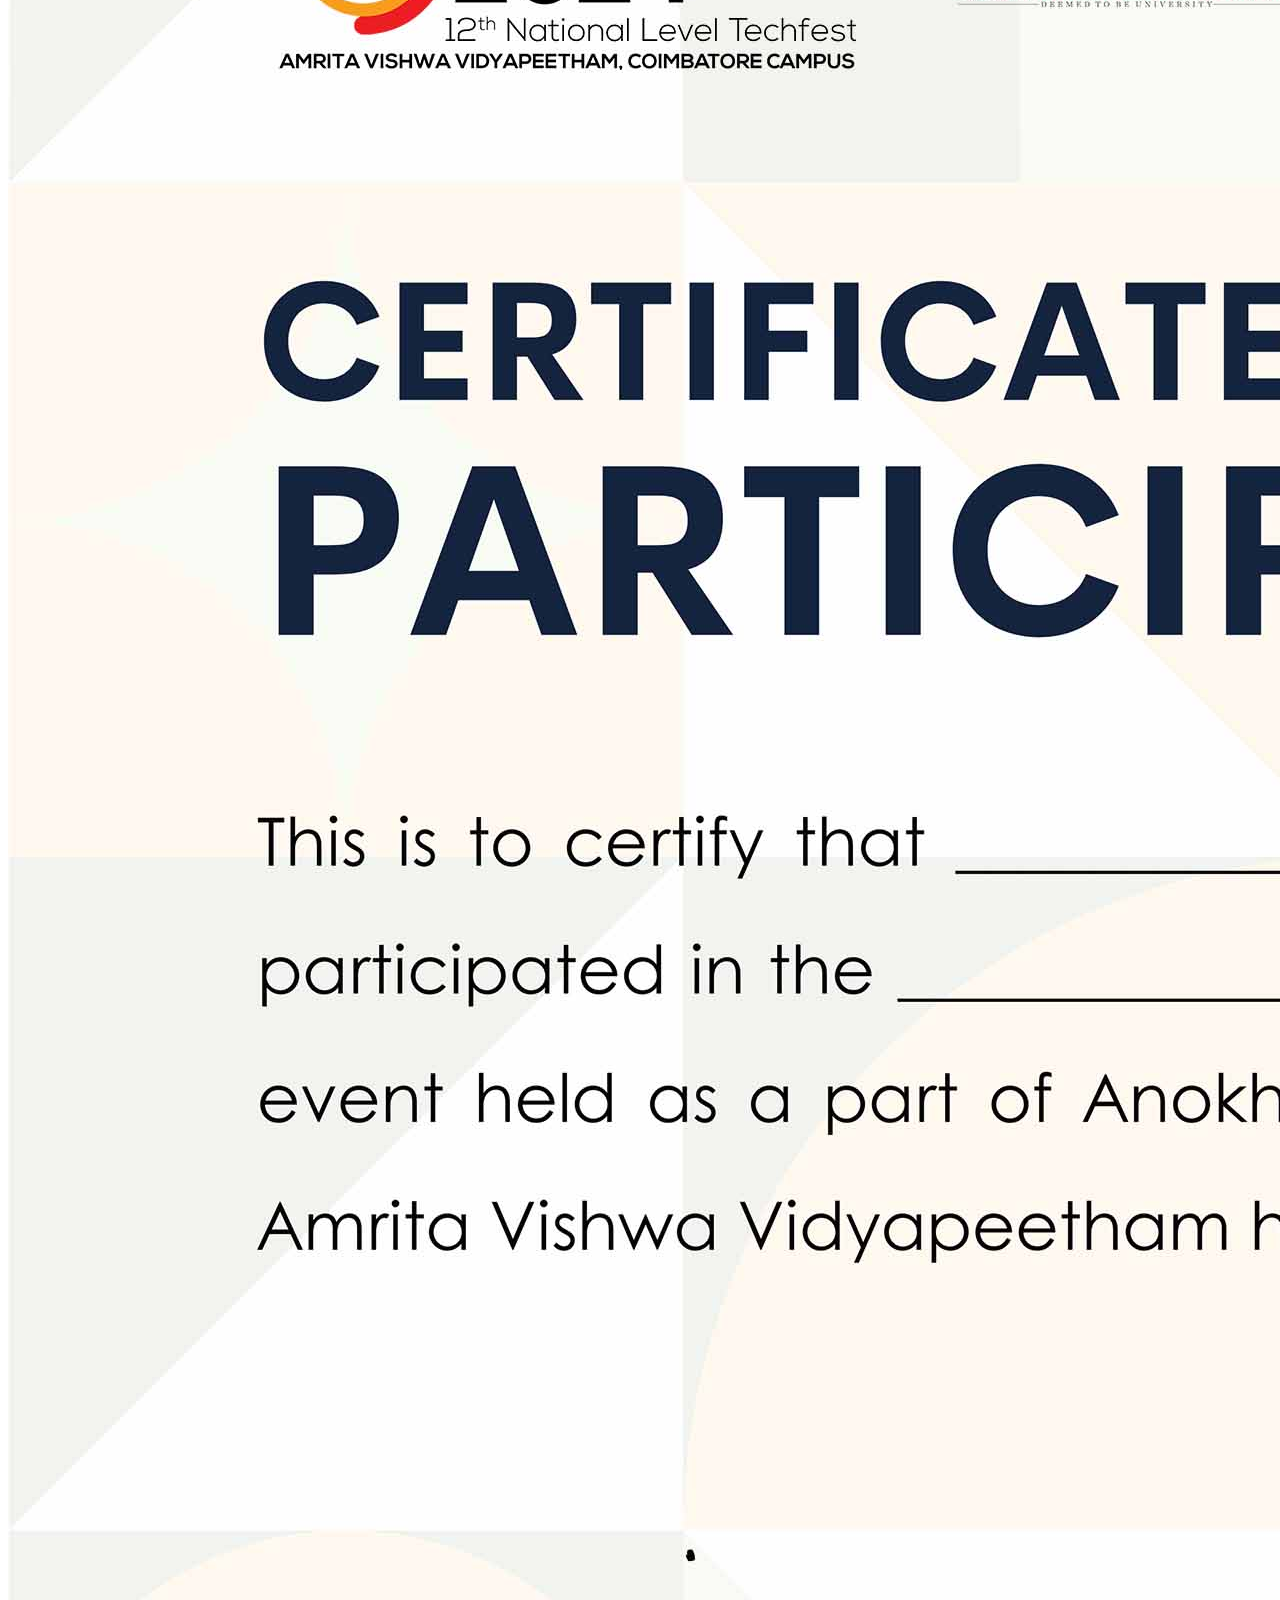
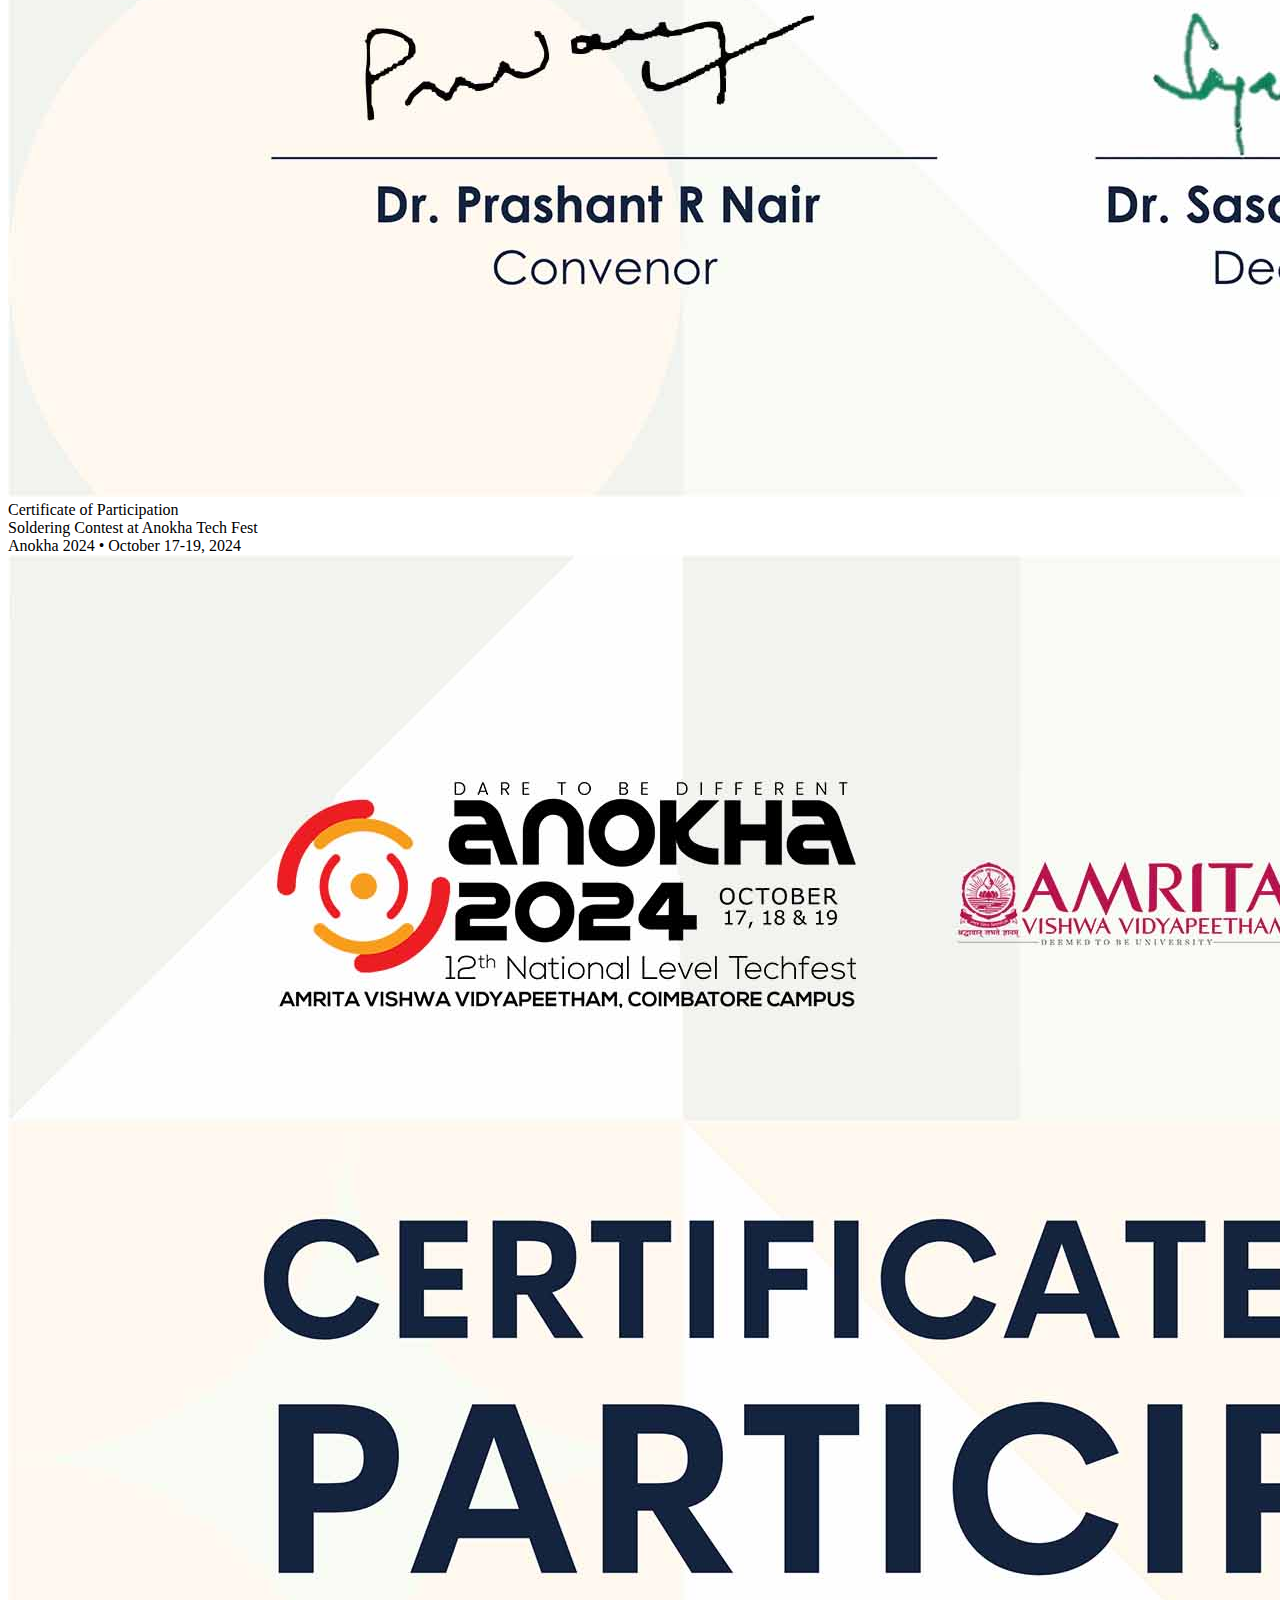
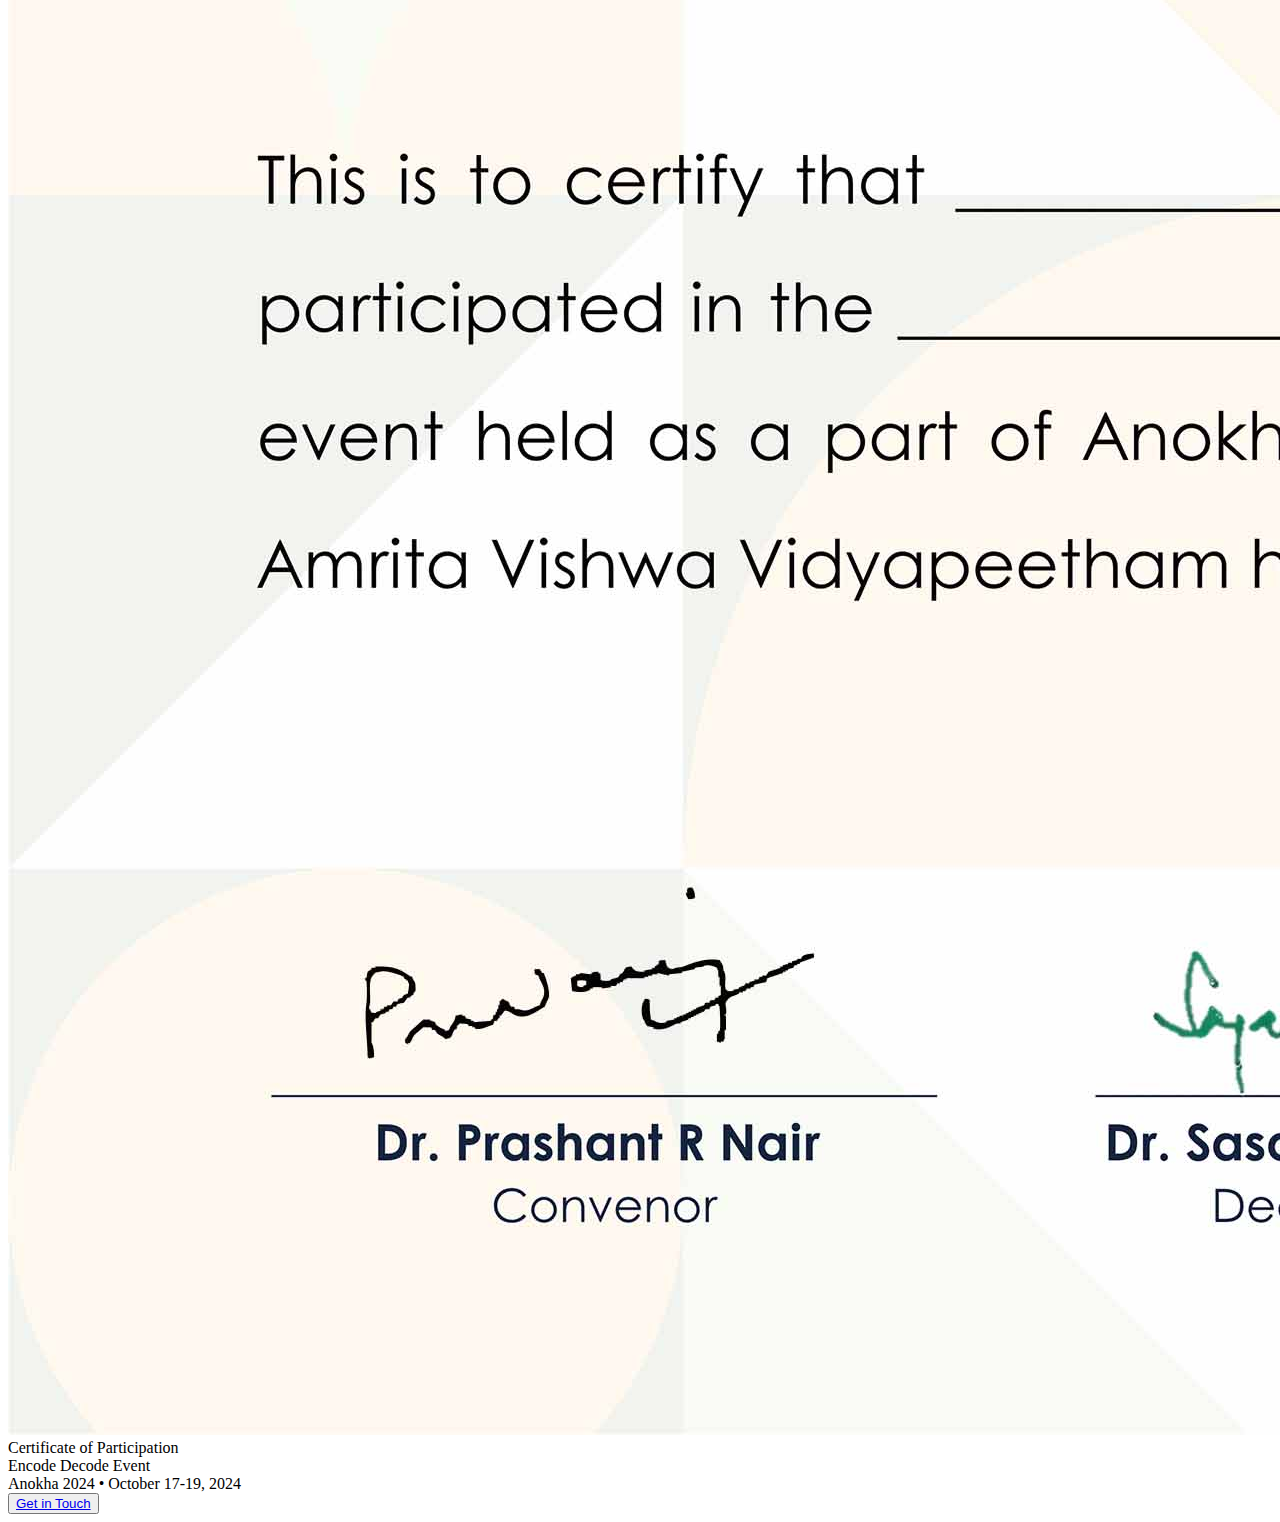
==== commit eebace1f: "Update about.html" ====
--- a/about.html
+++ b/about.html
@@ -4,255 +4,6 @@
     <meta charset="UTF-8">
     <meta name="viewport" content="width=device-width, initial-scale=1.0">
     <title>About Me | Joshitha Nambakam</title>
-    <style>
-        * {
-            margin: 0;
-            padding: 0;
-            box-sizing: border-box;
-            font-family: 'Poppins', sans-serif;
-        }
-        body {
-            background-color: #e6dff1;
-            color: #4b3d60;
-            min-height: 100vh;
-        }
-        .navbar {
-            background-color: #d4c2e3;
-            padding: 16px;
-            display: flex;
-            justify-content: space-between;
-            align-items: center;
-            gap: 8px;
-            box-shadow: 0 4px 15px rgba(0, 0, 0, 0.15);
-            position: fixed;
-            width: 100%;
-            top: 0;
-            left: 0;
-            z-index: 1000;
-        }
-        .nav-links {
-            display: flex;
-            gap: 8px;
-        }
-        .navbar a {
-            color: #3e2f5b;
-            text-decoration: none;
-            font-weight: 600;
-            font-size: 16px;
-            padding: 8px 14px;
-            border-radius: 8px;
-            background-color: transparent;
-            position: relative;
-            transition: all 0.3s ease-in-out;
-        }
-        .navbar a::after {
-            content: '';
-            position: absolute;
-            left: 50%;
-            bottom: -6px;
-            width: 0;
-            height: 3px;
-            background-color: #3e2f5b;
-            transition: width 0.4s ease-in-out, left 0.4s ease-in-out;
-        }
-        .navbar a:hover, .navbar .active {
-            color: #ffffff;
-            background-color: #a892c4;
-            transform: translateY(-3px);
-            box-shadow: 0 5px 10px rgba(0, 0, 0, 0.2);
-        }
-        .navbar a:hover::after {
-            width: 100%;
-            left: 0;
-        }
-        .name {
-            font-family: 'Playfair Display', serif;
-            font-weight: 700;
-            font-size: 20px;
-            color: #000000;
-            margin-left: 16px;
-        }
-        .box {
-            max-width: 800px;
-            margin: 110px auto 32px;
-            padding: 24px;
-            text-align: center;
-        }
-        h1 {
-            font-size: 35px;
-            color: #4b3d60;
-            margin-bottom: 32px;
-        }
-        .about {
-            background: #f1ebf8;
-            padding: 32px;
-            border-radius: 15px;
-            box-shadow: 0 5px 15px rgba(0,0,0,0.1);
-            border-top: 4px solid #b5a0cc;
-            text-align: left;
-        }
-        p {
-            margin-bottom: 24px;
-            line-height: 1.7;
-        }
-        strong {
-            color: #5d4a7e;
-            font-weight: 600;
-        }
-        h2 {
-            font-size: 30px;
-            color: #4b3d60;
-            margin: 32px 0 24px;
-            text-align: center;
-        }
-        .certificates-gallery {
-            display: grid;
-            grid-template-columns: repeat(auto-fill, minmax(280px, 1fr));
-            gap: 24px;
-            margin: 32px 0;
-        }
-        .certificate-card {
-            background: white;
-            border-radius: 10px;
-            box-shadow: 0 3px 10px rgba(0,0,0,0.1);
-            transition: all 0.3s ease;
-            border: 1px solid #d4c2e3;
-        }
-        .certificate-card:hover {
-            transform: translateY(-5px);
-            box-shadow: 0 5px 15px rgba(0,0,0,0.15);
-        }
-        .certificate-img {
-            width: 100%;
-            height: 200px;
-            background: white;
-            padding: 15px;
-            border-bottom: 1px solid #d4c2e3;
-        }
-        .certificate-info {
-            padding: 16px;
-            background: #f9f6fc;
-        }
-        .certificate-title {
-            font-weight: 600;
-            color: #4b3d60;
-            margin-bottom: 8px;
-            font-size: 16px;
-        }
-        .certificate-event {
-            color: #6d5a8e;
-            font-weight: bold;
-        }
-        .certificate-date {
-            color: #666;
-            font-size: 16px;
-            margin-top: 8px;
-        }
-        .contact-btn {
-            background-color: #6d5a8e;
-            color: white;
-            border: none;
-            padding: 12px 24px;
-            border-radius: 20px;
-            cursor: pointer;
-            font-size: 14px;
-            font-weight: 500;
-            transition: all 0.3s ease;
-            margin: 16px auto 0;
-            display: block;
-            width: fit-content;
-        }
-        .contact-btn:hover {
-            background-color: #5d4a72;
-            transform: translateY(-2px);
-            box-shadow: 0 4px 12px rgba(93, 74, 114, 0.25);
-        }
-        .contact-btn a {
-            color: inherit;
-            text-decoration: none;
-        }
-
-        @media (max-width: 1024px) {
-            .box {
-                margin: 100px auto 32px;
-                padding: 24px;
-            }
-            h1 {
-                font-size: 32px;
-            }
-            h2 {
-                font-size: 24px;
-            }
-            .navbar {
-                padding: 16px;
-            }
-            .name {
-                font-size: 18px;
-                margin-left: 12px;
-            }
-            .navbar a {
-                font-size: 15px;
-                padding: 8px 12px;
-            }
-            .certificates-gallery {
-                grid-template-columns: repeat(auto-fill, minmax(240px, 1fr));
-            }
-        }
-
-        @media (max-width: 480px) {
-            .box {
-                margin: 160px auto 24px;
-                padding: 16px;
-                max-width: 95%;
-            }
-            h1 {
-                font-size: 28px;
-                margin-bottom: 24px;
-            }
-            h2 {
-                font-size: 20px;
-                margin: 24px 0 16px;
-            }
-            .navbar {
-                flex-direction: column;
-                padding: 12px 16px;
-                gap: 12px;
-                height: auto;
-            }
-            .name {
-                order: 1;
-                width: 100%;
-                text-align: center;
-                margin: 0;
-                font-size: 18px;
-                padding-bottom: 8px;
-            }
-            .nav-links {
-                order: 2;
-                width: 100%;
-                display: flex;
-                flex-direction: row;
-                justify-content: space-around;
-                flex-wrap: wrap;
-                gap: 8px;
-            }
-            .navbar a {
-                font-size: 14px;
-                padding: 8px 12px;
-                flex-grow: 1;
-                text-align: center;
-                min-width: 80px;
-            }
-            .certificate-img {
-                height: 160px;
-                padding: 12px;
-            }
-            .contact-btn {
-                padding: 10px 20px;
-                font-size: 14px;
-            }
-        }
-    </style>
     <link href="https://fonts.googleapis.com/css2?family=Playfair+Display:wght@700&family=Poppins:wght@400;600&display=swap" rel="stylesheet">
 </head>
 <body>
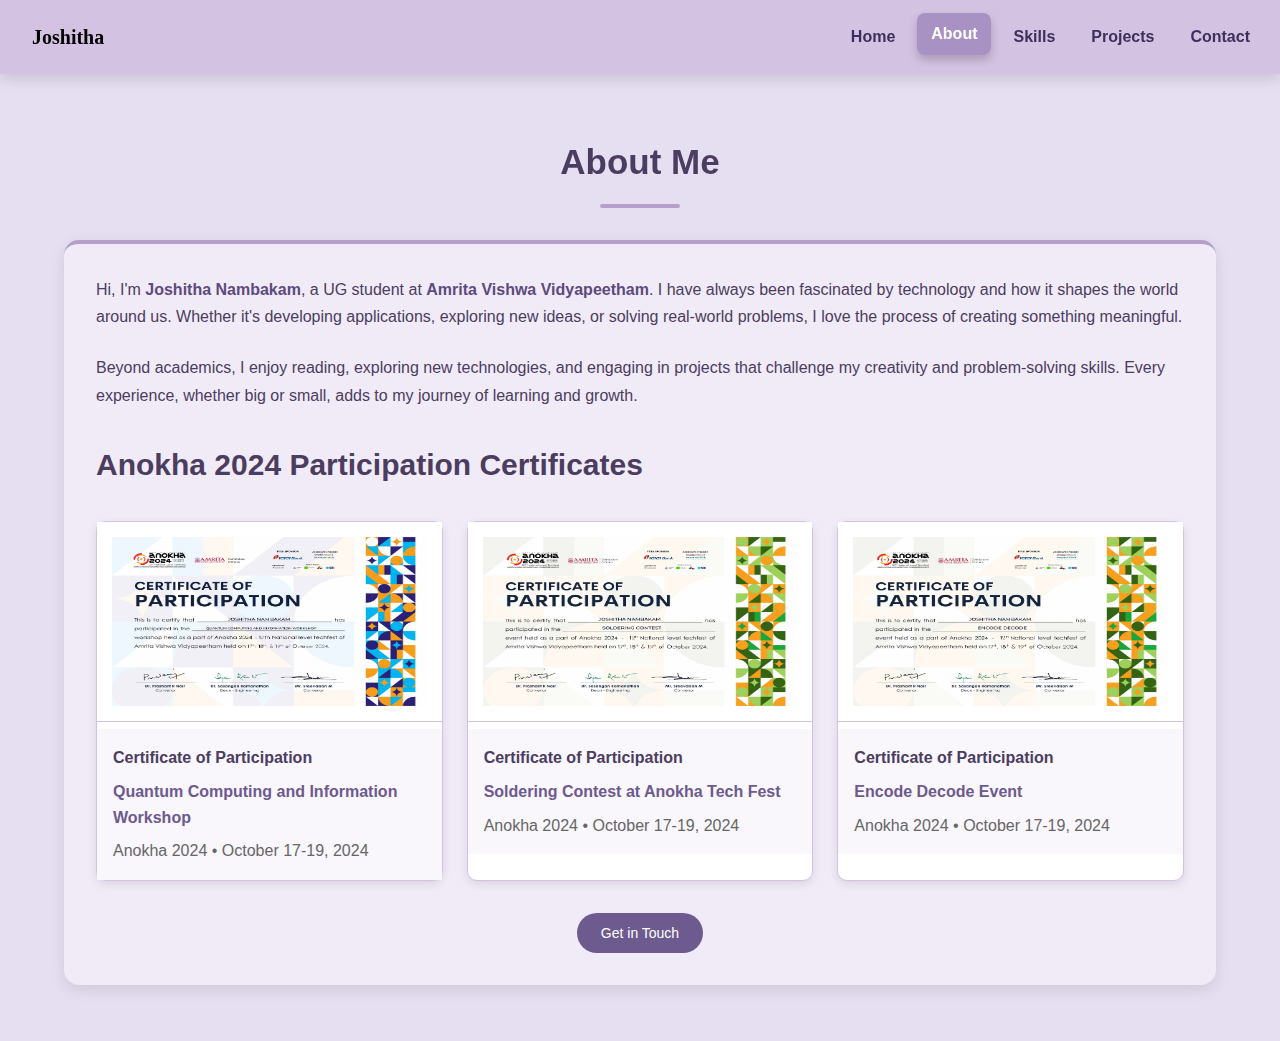
==== commit e2ad64b3: "Update about.html" ====
--- a/about.html
+++ b/about.html
@@ -4,7 +4,8 @@
     <meta charset="UTF-8">
     <meta name="viewport" content="width=device-width, initial-scale=1.0">
     <title>About Me | Joshitha Nambakam</title>
-    <link href="https://fonts.googleapis.com/css2?family=Playfair+Display:wght@700&family=Poppins:wght@400;600&display=swap" rel="stylesheet">
+    <link href="https://fonts.googleapis.com/css2?family=Playfair+Display:wght@700&family=Poppins:wght@400;600&display=swap" rel="styling">
+    <link href = "style.css" rel = "stylesheet">
 </head>
 <body>
     <nav class="navbar">
--- a/style.css
+++ b/style.css
@@ -0,0 +1,812 @@
+* {
+    margin: 0;
+    padding: 0;
+    box-sizing: border-box;
+    font-family: 'Poppins', sans-serif;
+}
+
+body {
+    background-color: #e6dff1;
+    color: #4b3d60;
+    min-height: 100vh;
+    line-height: 1.6;
+    display: flex;
+    flex-direction: column;
+}
+
+.navbar {
+    background-color: #d4c2e3;
+    padding: 16px;
+    display: flex;
+    justify-content: space-between;
+    align-items: center;
+    gap: 8px;
+    box-shadow: 0 4px 15px rgba(0, 0, 0, 0.15);
+    position: fixed;
+    width: 100%;
+    top: 0;
+    left: 0;
+}
+
+.nav-links {
+    display: flex;
+    gap: 8px;
+}
+
+.navbar a {
+    color: #3e2f5b;
+    text-decoration: none;
+    font-weight: 600;
+    font-size: 16px;
+    padding: 8px 14px;
+    border-radius: 8px;
+    background-color: transparent;
+    position: relative;
+    transition: all 0.3s ease-in-out;
+}
+
+.navbar a::after {
+    content: '';
+    position: absolute;
+    left: 50%;
+    bottom: -6px;
+    width: 0;
+    height: 3px;
+    background-color: #3e2f5b;
+    transition: width 0.4s ease-in-out, left 0.4s ease-in-out;
+}
+
+.navbar a:hover, .navbar .active {
+    color: #ffffff;
+    background-color: #a892c4;
+    transform: translateY(-3px);
+    box-shadow: 0 5px 10px rgba(0, 0, 0, 0.2);
+}
+
+.navbar a:hover::after {
+    width: 100%;
+    left: 0;
+}
+
+.name {
+    font-family: 'Playfair Display', serif;
+    font-weight: 700;
+    font-size: 20px;
+    color: #000000;
+    margin-left: 16px;
+}
+
+/* Common Content Styles */
+.box {
+    max-width: 1200px;
+    margin: 110px auto 32px;
+    padding: 24px;
+    text-align: center;
+}
+
+h1 {
+    font-size: 35px;
+    color: #4b3d60;
+    margin-bottom: 32px;
+    position: relative;
+}
+
+h1::after {
+    content: '';
+    display: block;
+    width: 80px;
+    height: 4px;
+    background: #b5a0cc;
+    margin: 14px auto;
+    border-radius: 2px;
+}
+
+h2 {
+    font-size: 30px;
+    color: #4b3d60;
+    margin: 32px 0 24px;
+}
+
+.info {
+    display: flex;
+    flex-direction: column;
+    align-items: center;
+    gap: 32px;
+    margin-bottom: 32px;
+}
+
+.pic {
+    width: 280px;
+    height: 280px;
+    border-radius: 50%;
+    object-fit: cover;
+    border: 8px solid #b5a0cc;
+    box-shadow: 0 8px 25px rgba(0,0,0,0.15);
+    transition: transform 0.3s ease;
+}
+
+.pic:hover {
+    transform: scale(1.05);
+}
+
+.me {
+    width: 100%;
+    text-align: center;
+}
+
+.interests {
+    background: #f1ebf8;
+    padding: 32px;
+    border-radius: 15px;
+    box-shadow: 0 5px 15px rgba(0,0,0,0.1);
+    border-top: 5px solid #b5a0cc;
+    font-style: italic;
+    line-height: 1.7;
+    font-size: 20px;
+    margin: 32px 0;
+}
+
+.resume_button {
+    background-color: #6d5a8e;
+    color: white;
+    border: none;
+    padding: 14px 28px;
+    border-radius: 25px;
+    cursor: pointer;
+    font-size: 16px;
+    font-weight: 600;
+    transition: all 0.3s ease;
+    margin-top: 16px;
+    box-shadow: 0 4px 8px rgba(0,0,0,0.15);
+}
+
+.resume_button:hover {
+    background-color: #5d4a72;
+    transform: translateY(-3px);
+    box-shadow: 0 8px 16px rgba(93, 74, 114, 0.3);
+}
+
+.about {
+    background: #f1ebf8;
+    padding: 32px;
+    border-radius: 15px;
+    box-shadow: 0 5px 15px rgba(0,0,0,0.1);
+    border-top: 4px solid #b5a0cc;
+    text-align: left;
+}
+
+p {
+    margin-bottom: 24px;
+    line-height: 1.7;
+}
+
+strong {
+    color: #5d4a7e;
+    font-weight: 600;
+}
+
+.certificates-gallery {
+    display: grid;
+    grid-template-columns: repeat(auto-fill, minmax(280px, 1fr));
+    gap: 24px;
+    margin: 32px 0;
+}
+
+.certificate-card {
+    background: white;
+    border-radius: 10px;
+    box-shadow: 0 3px 10px rgba(0,0,0,0.1);
+    transition: all 0.3s ease;
+    border: 1px solid #d4c2e3;
+}
+
+.certificate-card:hover {
+    transform: translateY(-5px);
+    box-shadow: 0 5px 15px rgba(0,0,0,0.15);
+}
+
+.certificate-img {
+    width: 100%;
+    height: 200px;
+    background: white;
+    padding: 15px;
+    border-bottom: 1px solid #d4c2e3;
+}
+
+.certificate-info {
+    padding: 16px;
+    background: #f9f6fc;
+}
+
+.certificate-title {
+    font-weight: 600;
+    color: #4b3d60;
+    margin-bottom: 8px;
+    font-size: 16px;
+}
+
+.certificate-event {
+    color: #6d5a8e;
+    font-weight: bold;
+}
+
+.certificate-date {
+    color: #666;
+    font-size: 16px;
+    margin-top: 8px;
+}
+
+.contact-btn {
+    background-color: #6d5a8e;
+    color: white;
+    border: none;
+    padding: 12px 24px;
+    border-radius: 20px;
+    cursor: pointer;
+    font-size: 14px;
+    font-weight: 500;
+    transition: all 0.3s ease;
+    margin: 16px auto 0;
+    display: block;
+    width: fit-content;
+}
+
+.contact-btn:hover {
+    background-color: #5d4a72;
+    transform: translateY(-2px);
+    box-shadow: 0 4px 12px rgba(93, 74, 114, 0.25);
+}
+
+.contact-btn a {
+    color: inherit;
+    text-decoration: none;
+}
+.my_skills {
+    display: flex;
+    justify-content: center;
+    gap: 32px;
+    flex-wrap: wrap;
+}
+
+.skill-table {
+    background: #f1ebf8;
+    padding: 32px;
+    border-radius: 15px;
+    width: 320px;
+    box-shadow: 0 5px 15px rgba(0,0,0,0.1);
+    transition: all 0.3s ease-in-out;
+    border-top: 4px solid #b5a0cc;
+}
+
+.skill-table:hover {
+    background: #e3d6f1;
+    transform: translateY(-5px);
+    box-shadow: 0 8px 25px rgba(181, 160, 204, 0.4);
+}
+
+.skill {
+    background: #e9e1f5;
+    padding: 16px;
+    margin: 16px 0;
+    border-radius: 8px;
+    font-size: 16px;
+    color: #4b3d60;
+    font-weight: 600;
+    transition: all 0.2s ease-in-out;
+}
+
+.skill:hover {
+    background: #b5a0cc;
+    color: white;
+    transform: scale(1.1);
+}
+
+.projects {
+    background: #f1ebf8;
+    border-radius: 15px;
+    padding: 24px;
+    box-shadow: 0 10px 30px rgba(0,0,0,0.1);
+    border-top: 4px solid #b5a0cc;
+    margin-bottom: 32px;
+}
+
+.project-title {
+    font-size: 24px;
+    color: #4b3d60;
+    margin-bottom: 18px;
+}
+
+.project-description {
+    color: #5d4a7e;
+    line-height: 1.7;
+    margin-bottom: 24px;
+    font-size: 16px;
+}
+
+.image {
+    width: 200px;
+    height: 200px;
+    margin: 24px auto;
+    padding: 15px;
+    background: #f8f4ff;
+    border-radius: 20px;
+    display: flex;
+    align-items: center;
+    justify-content: center;
+    box-shadow: 0 5px 15px rgba(109, 90, 142, 0.1);
+    border: 2px solid #d4c2e3;
+}
+
+.project-image {
+    width: 100%;
+    height: auto;
+    max-width: 140px;
+}
+
+.files {
+    text-align: center;
+    margin: 24px 0;
+}
+
+.file-button {
+    display: inline-flex;
+    align-items: center;
+    justify-content: center;
+    gap: 14px;
+    background-color: #6d5a8e;
+    color: white;
+    padding: 16px 32px;
+    border-radius: 30px;
+    text-decoration: none;
+    font-weight: 600;
+    margin: 16px;
+    box-shadow: 0 4px 15px rgba(109, 90, 142, 0.3);
+    font-size: 16px;
+    transition: all 0.3s ease;
+}
+
+.file-button:hover {
+    background-color: #5d4a72;
+    transform: translateY(-3px);
+}
+
+.steps {
+    background-color: #e9e1f5;
+    padding: 18px;
+    border-radius: 10px;
+    margin-top: 24px;
+    color: #4b3d60;
+    border-left: 4px solid #b5a0cc;
+    font-size: 15px;
+}
+
+.steps h3 {
+    margin-bottom: 14px;
+    color: #4b3d60;
+    font-size: 16px;
+}
+
+.steps ol,.steps ul {
+    margin-left: 18px;
+    margin-bottom: 14px;
+}
+
+.steps li {
+    margin-bottom: 6px;
+}
+
+.steps code {
+    background: #4b3d60;
+    color: white;
+    padding: 4px 6px;
+    border-radius: 3px;
+    font-family: monospace;
+    font-size: 16px;
+}
+
+.download-link {
+    display: inline-flex;
+    align-items: center;
+    gap: 8px;
+    margin-top: 16px;
+    color: #6d5a8e;
+    font-weight: 600;
+    text-decoration: none;
+    font-size: 15px;
+}
+
+.download-link:hover {
+    text-decoration: underline;
+}
+
+.features {
+    display: grid;
+    grid-template-columns: 1fr;
+    gap: 16px;
+    margin: 24px 0;
+}
+
+.feature-list {
+    background: #f8f4ff;
+    padding: 14px;
+    border-radius: 10px;
+    box-shadow: 0 3px 10px rgba(0,0,0,0.05);
+    border-top: 3px solid #c5b3e0;
+}
+
+.feature-list h4 {
+    color: #5d4a7e;
+    margin-bottom: 9px;
+    font-size: 16px;
+}
+
+.feature-list p {
+    font-size: 15px;
+}
+.contact-form {
+    background: #f1ebf8;
+    padding: 32px;
+    border-radius: 15px;
+    box-shadow: 0 5px 15px rgba(0,0,0,0.1);
+    border-top: 4px solid #b5a0cc;
+}
+
+.form {
+    margin-bottom: 32px;
+    text-align: left;
+}
+
+label {
+    display: block;
+    font-weight: 500;
+    color: #4b3d60;
+    margin-bottom: 8px;
+}
+
+input, textarea {
+    width: 100%;
+    padding: 14px;
+    border: 2px solid #c5b3e0;
+    border-radius: 8px;
+    background-color: #f0ebf7;
+    transition: all 0.3s ease;
+    font-size: 16px;
+}
+
+input:focus, textarea:focus {
+    outline: none;
+    border-color: #a992c7;
+    background-color: #ffffff;
+    box-shadow: 0 0 10px rgba(169, 146, 199, 0.4);
+}
+
+textarea {
+    resize: vertical;
+    min-height: 150px;
+}
+
+.btn {
+    background-color: #6d5a8e;
+    color: white;
+    border: none;
+    padding: 14px 30px;
+    border-radius: 20px;
+    cursor: pointer;
+    font-size: 16px;
+    font-weight: 500;
+    transition: all 0.3s ease;
+    width: 100%;
+    max-width: 200px;
+    margin-top: 8px;
+}
+
+.btn:hover {
+    background-color: #5d4a72;
+    transform: translateY(-2px);
+    box-shadow: 0 4px 12px rgba(93, 74, 114, 0.25);
+}
+
+.social-media {
+    display: flex;
+    justify-content: center;
+    gap: 24px;
+    margin: 32px 0;
+}
+
+.social-media a {
+    width: 40px;
+    height: 40px;
+    transition: transform 0.3s ease;
+}
+
+.social-media a:hover {
+    transform: scale(1.1);
+}
+
+.social-media img {
+    width: 100%;
+    height: 100%;
+    object-fit: contain;
+    border-radius: 50%;
+}
+
+@media (max-width: 1024px) {
+    .box {
+        margin: 100px auto 32px;
+        padding: 24px;
+    }
+    
+    h1 {
+        font-size: 32px;
+    }
+    
+    h2 {
+        font-size: 24px;
+    }
+    
+    .navbar {
+        padding: 16px;
+    }
+    
+    .name {
+        font-size: 18px;
+        margin-left: 12px;
+    }
+    
+    .navbar a {
+        font-size: 15px;
+        padding: 8px 12px;
+    }
+    
+    .pic {
+        width: 260px;
+        height: 260px;
+    }
+    
+    .interests {
+        font-size: 16px;
+        padding: 24px;
+    }
+    
+    .skill-table {
+        width: 280px;
+        padding: 24px;
+    }
+    
+    .certificates-gallery {
+        grid-template-columns: repeat(auto-fill, minmax(240px, 1fr));
+    }
+    
+    .project-title {
+        font-size: 22px;
+    }
+    
+    .project-description {
+        font-size: 15px;
+    }
+    
+    .image {
+        width: 200px;
+        height: 200px;
+        padding: 16px;
+    }
+    
+    .project-image {
+        max-width: 130px;
+    }
+    
+    .features {
+        grid-template-columns: repeat(auto-fit, minmax(220px, 1fr));
+        gap: 20px;
+    }
+    
+    .file-button {
+        padding: 14px 28px;
+        font-size: 15px;
+    }
+    
+    .steps {
+        padding: 20px;
+        font-size: 15px;
+    }
+    
+    .steps h3 {
+        font-size: 16px;
+    }
+    
+    .contact-form {
+        padding: 24px;
+    }
+    
+    .form {
+        margin-bottom: 24px;
+    }
+    
+    input, 
+    textarea {
+        padding: 12px;
+        font-size: 15px;
+    }
+    
+    textarea {
+        min-height: 130px;
+    }
+    
+    .btn {
+        padding: 12px 24px;
+        font-size: 15px;
+    }
+    
+    .social-media {
+        gap: 16px;
+    }
+    
+    .social-media a {
+        width: 36px;
+        height: 36px;
+    }
+}
+
+@media (max-width: 480px) {
+    .navbar {
+        flex-direction: column;
+        padding: 12px 16px;
+        gap: 12px;
+        height: auto;
+    }
+    
+    .name {
+        order: 1;
+        width: 100%;
+        text-align: center;
+        margin: 0;
+        font-size: 18px;
+        padding-bottom: 8px;
+    }
+    
+    .nav-links {
+        order: 2;
+        width: 100%;
+        display: flex;
+        flex-direction: row;
+        justify-content: space-around;
+        flex-wrap: wrap;
+        gap: 8px;
+    }
+    
+    .navbar a {
+        font-size: 14px;
+        padding: 8px 12px;
+        flex-grow: 1;
+        text-align: center;
+        min-width: 80px;
+    }
+    
+    .box {
+        margin: 160px auto 24px;
+        padding: 16px;
+        max-width: 95%;
+    }
+    
+    h1 {
+        font-size: 28px;
+        margin-bottom: 24px;
+    }
+    
+    h2 {
+        font-size: 20px;
+        margin: 24px 0 16px;
+    }
+    
+    p {
+        font-size: 15px;
+        line-height: 1.6;
+    }
+    
+    .pic {
+        width: 220px;
+        height: 220px;
+    }
+    
+    .interests {
+        font-size: 15px;
+        padding: 18px;
+    }
+    
+    .resume_button {
+        padding: 12px 20px;
+        font-size: 14px;
+    }
+    
+    .skill-table {
+        width: 100%;
+        max-width: 320px;
+        padding: 20px;
+    }
+    
+    .skill-table h2 {
+        font-size: 20px;
+        margin-bottom: 16px;
+    }
+    
+    .skill {
+        font-size: 16px;
+        padding: 12px;
+        margin: 10px 0;
+    }
+    
+    .certificate-img {
+        height: 160px;
+        padding: 12px;
+    }
+    
+    .contact-btn {
+        padding: 10px 20px;
+        font-size: 14px;
+    }
+    
+    .image {
+        width: 160px;
+        height: 160px;
+        padding: 12px;
+    }
+    
+    .project-title {
+        font-size: 20px;
+    }
+    
+    .project-description {
+        font-size: 14px;
+    }
+    
+    .project-image {
+        max-width: 110px;
+    }
+    
+    .features {
+        grid-template-columns: 1fr;
+        gap: 16px;
+    }
+    
+    .file-button {
+        padding: 12px 20px;
+        font-size: 14px;
+    }
+    
+    .steps {
+        padding: 18px;
+        font-size: 14px;
+    }
+    
+    .steps h3 {
+        font-size: 15px;
+    }
+    
+    label {
+        font-size: 14px;
+    }
+    
+    input,textarea {
+        padding: 10px;
+        font-size: 14px;
+    }
+    
+    textarea {
+        min-height: 100px;
+    }
+    
+    .btn {
+        padding: 10px 20px;
+        font-size: 14px;
+    }
+    
+    .social-media {
+        gap: 12px;
+        flex-wrap: wrap;
+    }
+    
+    .social-media a {
+        width: 32px;
+        height: 32px;
+    }
+}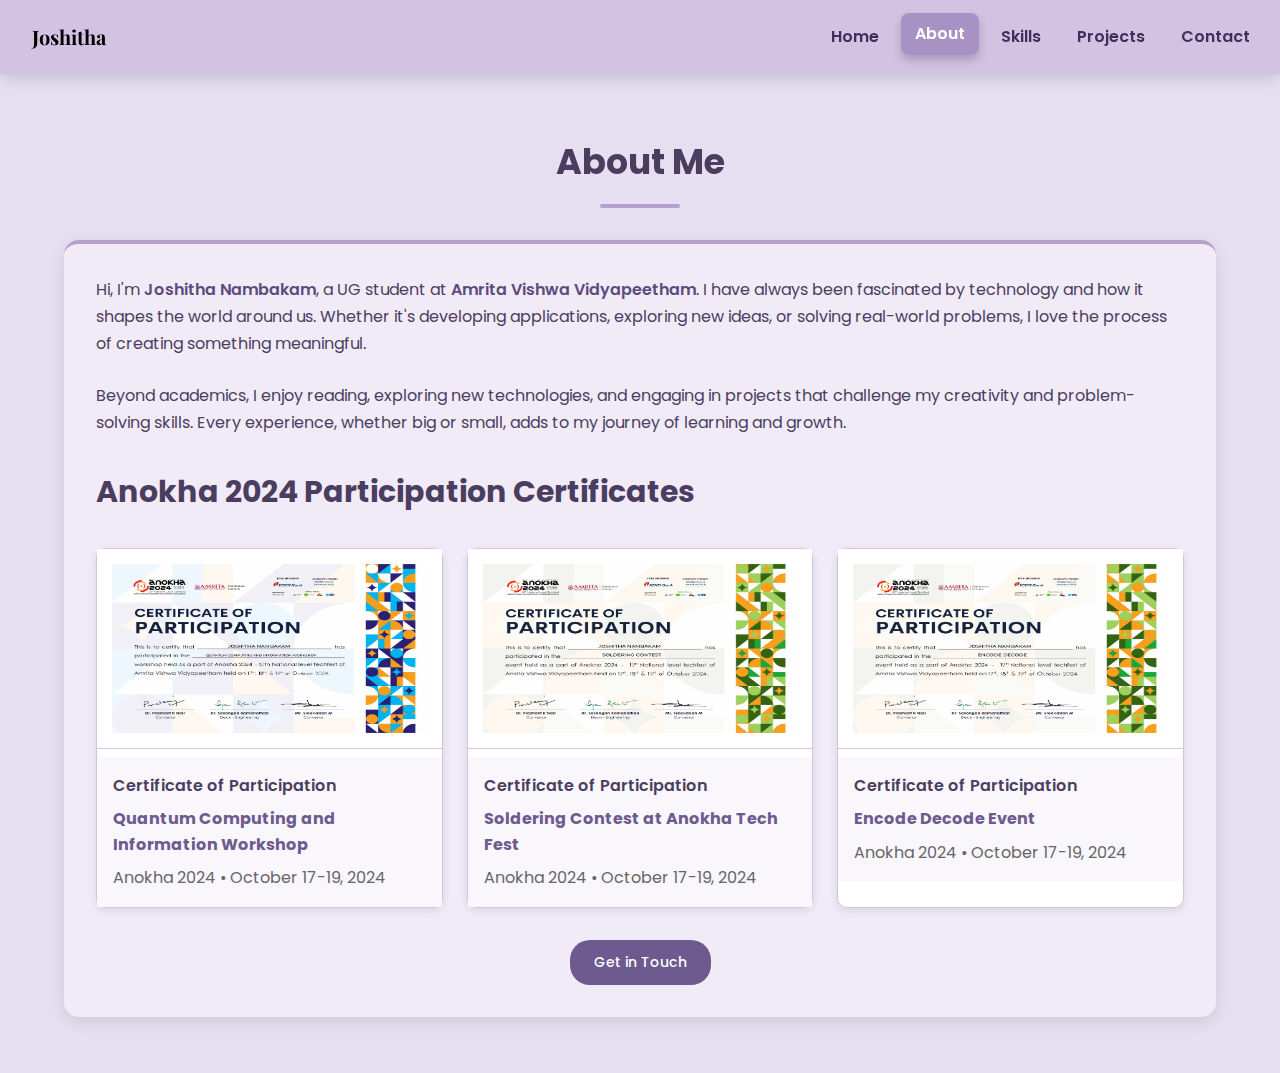
==== commit 0a0fe845: "Update about.html" ====
--- a/about.html
+++ b/about.html
@@ -4,7 +4,7 @@
     <meta charset="UTF-8">
     <meta name="viewport" content="width=device-width, initial-scale=1.0">
     <title>About Me | Joshitha Nambakam</title>
-    <link href="https://fonts.googleapis.com/css2?family=Playfair+Display:wght@700&family=Poppins:wght@400;600&display=swap" rel="styling">
+    <link href="https://fonts.googleapis.com/css2?family=Playfair+Display:wght@700&family=Poppins:wght@400;600&display=swap" rel="stylesheet">
     <link href = "style.css" rel = "stylesheet">
 </head>
 <body>
--- a/style.css
+++ b/style.css
@@ -80,6 +80,12 @@
 .box {
     max-width: 1200px;
     margin: 110px auto 32px;
+    padding: 24px;
+    text-align: center;
+}
+
+.box1 {
+    max-width: 1200px;
     padding: 24px;
     text-align: center;
 }
@@ -261,6 +267,7 @@
     color: inherit;
     text-decoration: none;
 }
+
 .my_skills {
     display: flex;
     justify-content: center;
@@ -370,40 +377,6 @@
     transform: translateY(-3px);
 }
 
-.steps {
-    background-color: #e9e1f5;
-    padding: 18px;
-    border-radius: 10px;
-    margin-top: 24px;
-    color: #4b3d60;
-    border-left: 4px solid #b5a0cc;
-    font-size: 15px;
-}
-
-.steps h3 {
-    margin-bottom: 14px;
-    color: #4b3d60;
-    font-size: 16px;
-}
-
-.steps ol,.steps ul {
-    margin-left: 18px;
-    margin-bottom: 14px;
-}
-
-.steps li {
-    margin-bottom: 6px;
-}
-
-.steps code {
-    background: #4b3d60;
-    color: white;
-    padding: 4px 6px;
-    border-radius: 3px;
-    font-family: monospace;
-    font-size: 16px;
-}
-
 .download-link {
     display: inline-flex;
     align-items: center;
@@ -449,10 +422,13 @@
     border-radius: 15px;
     box-shadow: 0 5px 15px rgba(0,0,0,0.1);
     border-top: 4px solid #b5a0cc;
+    width: 90%;
+    max-width: 600px;
+    margin: 0 auto;
 }
 
 .form {
-    margin-bottom: 32px;
+    margin-bottom: 24px;
     text-align: left;
 }
 
@@ -461,6 +437,7 @@
     font-weight: 500;
     color: #4b3d60;
     margin-bottom: 8px;
+    font-size: 16px;
 }
 
 input, textarea {
@@ -482,7 +459,11 @@
 
 textarea {
     resize: vertical;
-    min-height: 150px;
+    min-height: 180px;
+}
+
+.form {
+    margin-bottom: 24px;
 }
 
 .btn {
@@ -495,9 +476,10 @@
     font-size: 16px;
     font-weight: 500;
     transition: all 0.3s ease;
-    width: 100%;
-    max-width: 200px;
-    margin-top: 8px;
+    width: auto;
+    min-width: 200px;
+    margin-top: 16px;
+    display: block;
 }
 
 .btn:hover {
@@ -514,13 +496,13 @@
 }
 
 .social-media a {
-    width: 40px;
-    height: 40px;
+    width: 44px;
+    height: 44px;
     transition: transform 0.3s ease;
 }
 
 .social-media a:hover {
-    transform: scale(1.1);
+    transform: scale(1.15);
 }
 
 .social-media img {
@@ -529,124 +511,16 @@
     object-fit: contain;
     border-radius: 50%;
 }
-
-@media (max-width: 1024px) {
-    .box {
-        margin: 100px auto 32px;
-        padding: 24px;
-    }
-    
-    h1 {
-        font-size: 32px;
-    }
-    
-    h2 {
-        font-size: 24px;
-    }
-    
-    .navbar {
-        padding: 16px;
-    }
-    
-    .name {
-        font-size: 18px;
-        margin-left: 12px;
-    }
-    
-    .navbar a {
-        font-size: 15px;
-        padding: 8px 12px;
-    }
-    
-    .pic {
-        width: 260px;
-        height: 260px;
-    }
-    
-    .interests {
-        font-size: 16px;
-        padding: 24px;
-    }
-    
-    .skill-table {
-        width: 280px;
-        padding: 24px;
-    }
-    
-    .certificates-gallery {
-        grid-template-columns: repeat(auto-fill, minmax(240px, 1fr));
-    }
-    
-    .project-title {
-        font-size: 22px;
-    }
-    
-    .project-description {
-        font-size: 15px;
-    }
-    
-    .image {
-        width: 200px;
-        height: 200px;
-        padding: 16px;
-    }
-    
-    .project-image {
-        max-width: 130px;
-    }
-    
-    .features {
-        grid-template-columns: repeat(auto-fit, minmax(220px, 1fr));
-        gap: 20px;
-    }
-    
-    .file-button {
-        padding: 14px 28px;
-        font-size: 15px;
-    }
-    
-    .steps {
-        padding: 20px;
-        font-size: 15px;
-    }
-    
-    .steps h3 {
-        font-size: 16px;
-    }
-    
+@media (min-width: 1024px) {
     .contact-form {
-        padding: 24px;
-    }
-    
-    .form {
-        margin-bottom: 24px;
-    }
-    
-    input, 
+        max-width: 800px;
+        padding: 40px;
+    }
+    
     textarea {
-        padding: 12px;
-        font-size: 15px;
-    }
-    
-    textarea {
-        min-height: 130px;
-    }
-    
-    .btn {
-        padding: 12px 24px;
-        font-size: 15px;
-    }
-    
-    .social-media {
-        gap: 16px;
-    }
-    
-    .social-media a {
-        width: 36px;
-        height: 36px;
-    }
-}
-
+        min-height: 200px;
+    }
+}
 @media (max-width: 480px) {
     .navbar {
         flex-direction: column;
@@ -687,6 +561,10 @@
         padding: 16px;
         max-width: 95%;
     }
+    .box1 {
+        padding: 16px;
+        max-width: 95%;
+    }
     
     h1 {
         font-size: 28px;
@@ -772,41 +650,44 @@
         padding: 12px 20px;
         font-size: 14px;
     }
-    
-    .steps {
-        padding: 18px;
-        font-size: 14px;
-    }
-    
-    .steps h3 {
-        font-size: 15px;
+    .contact-form {
+        width: 95%;
+        padding: 20px;
+    }
+    
+    .form {
+        margin-bottom: 20px;
     }
     
     label {
         font-size: 14px;
-    }
-    
-    input,textarea {
-        padding: 10px;
+        margin-bottom: 6px;
+    }
+    
+    input, textarea {
+        padding: 10px 12px;
         font-size: 14px;
     }
     
     textarea {
-        min-height: 100px;
+        min-height: 120px;
     }
     
     .btn {
-        padding: 10px 20px;
-        font-size: 14px;
+        width: 100%;
+        max-width: none;
+        padding: 12px;
+        font-size: 14px;
+        margin-top: 12px;
     }
     
     .social-media {
-        gap: 12px;
-        flex-wrap: wrap;
+        gap: 16px;
+        margin: 24px 0;
     }
     
     .social-media a {
-        width: 32px;
-        height: 32px;
-    }
-}+        width: 36px;
+        height: 36px;
+    }
+}
